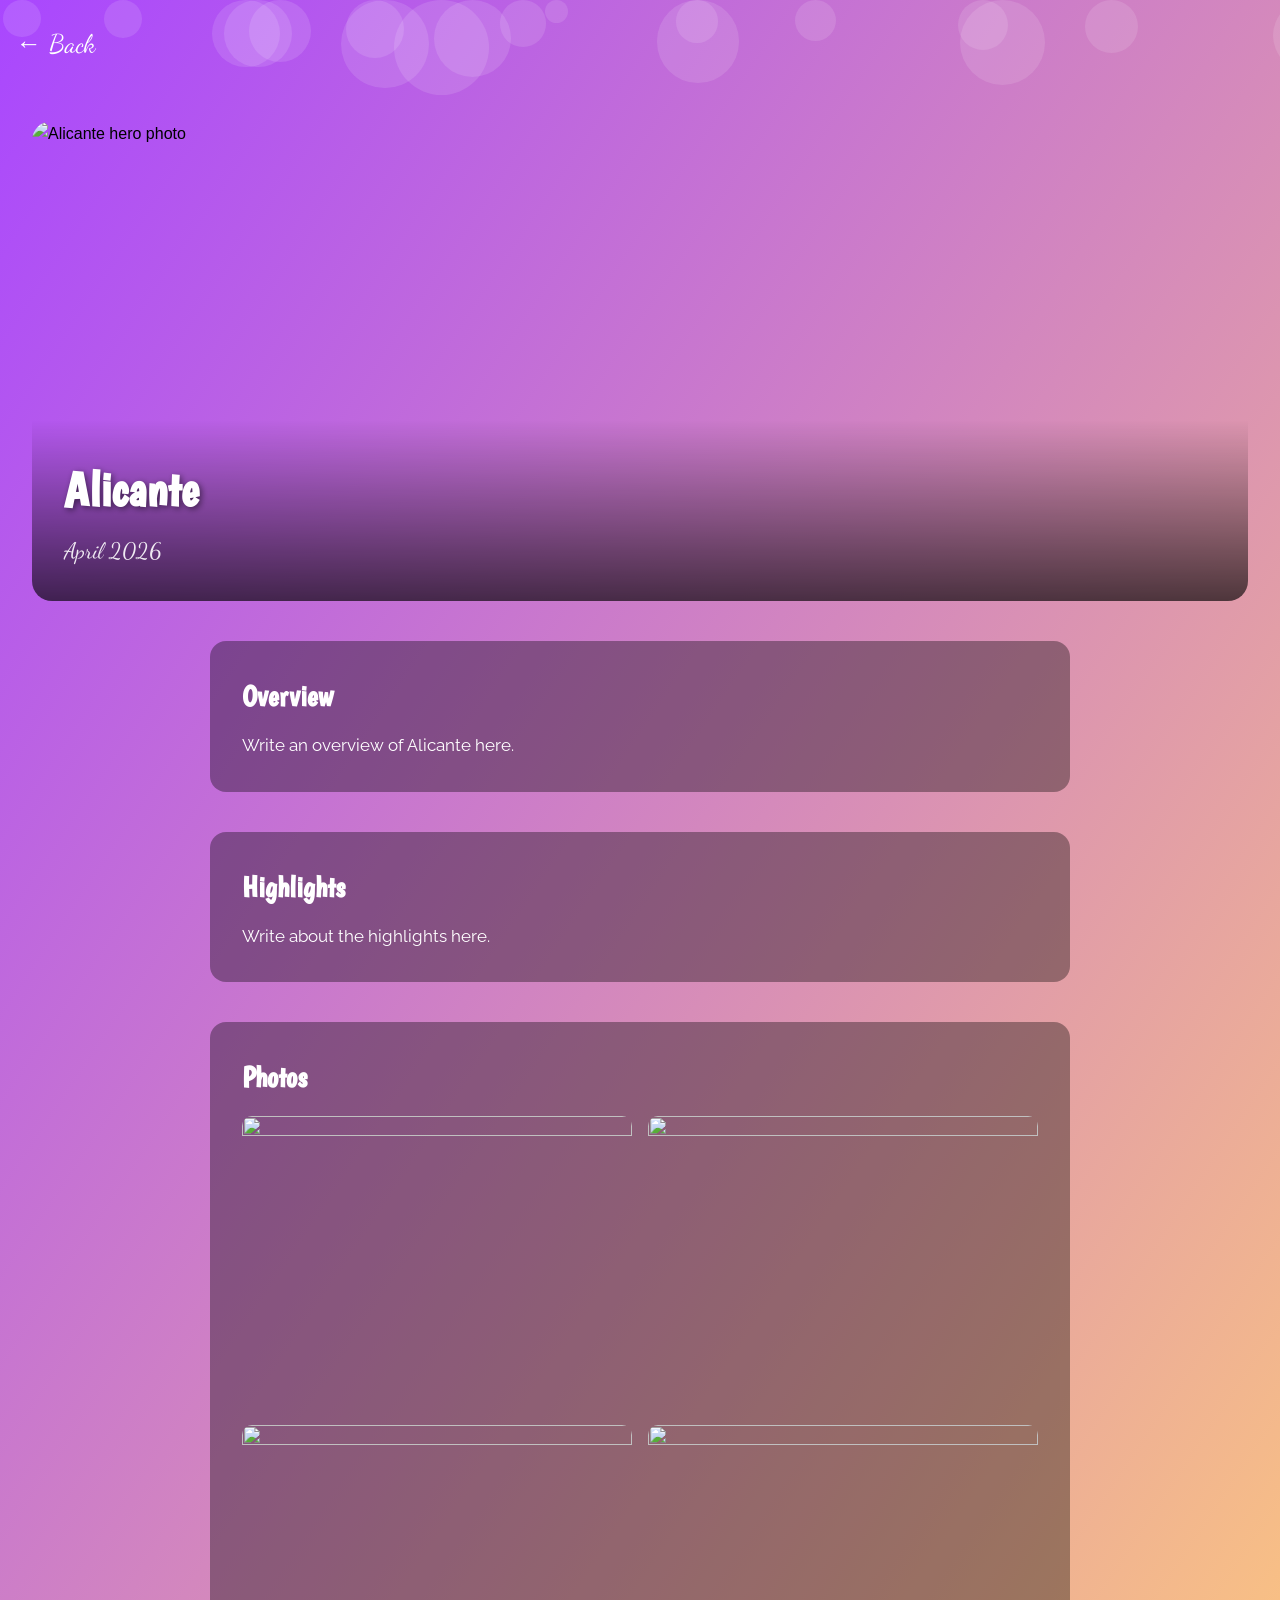
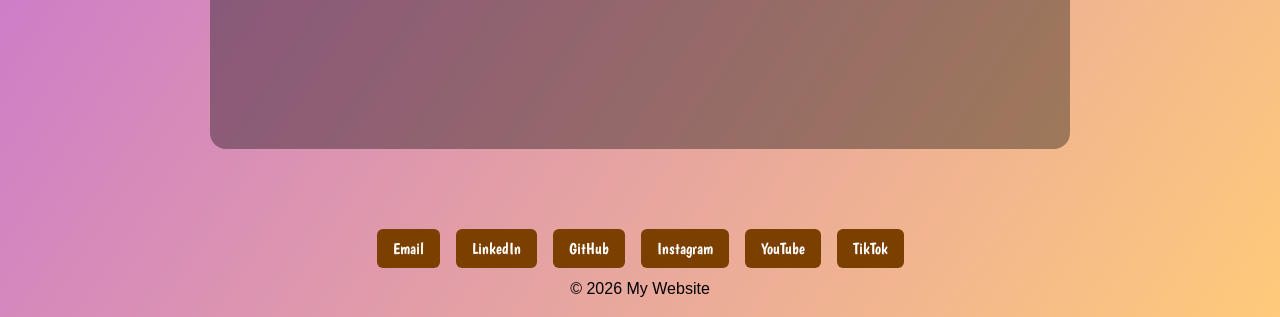
==== alicante.html @ 579a00d9 "finished adding structure for all the content. Now just to write it all and add photos" ====
<!DOCTYPE html>
<html lang="en">
<head>
    <meta charset="UTF-8">
    <meta name="viewport" content="width=device-width, initial-scale=1.0">
    <title>Alicante</title>
    <link rel="stylesheet" href="styles.css">
    <link href="https://fonts.googleapis.com/css2?family=Boogaloo&family=Raleway:wght@400;600&family=Dancing+Script:wght@600&display=swap" rel="stylesheet">
    <link rel="stylesheet" href="trip.css">
</head>
<body>
    <div id="bg-circles"></div>

    <header>
        <nav>
            <a href="index.html?tab=travel-blog" class="back-link">← Back</a>
        </nav>
    </header>

    <main>
        <div class="trip-hero">
            <img src="" alt="Alicante hero photo" class="trip-hero-img">
            <div class="trip-hero-text">
                <h1>Alicante</h1>
                <p class="trip-date">April 2026</p>
            </div>
        </div>

        <div class="trip-body">
            <section class="trip-section">
                <h2>Overview</h2>
                <p>Write an overview of Alicante here.</p>
            </section>

            <section class="trip-section">
                <h2>Highlights</h2>
                <p>Write about the highlights here.</p>
            </section>

            <section class="trip-gallery">
                <h2>Photos</h2>
                <div class="gallery-grid">
                    <img src="" alt="">
                    <img src="" alt="">
                    <img src="" alt="">
                    <img src="" alt="">
                </div>
            </section>
        </div>
    </main>

    <footer>
        <div class="footer-links">
            <a href="mailto:arunsinha0802@gmail.com">Email</a>
            <a href="https://www.linkedin.com/in/arunsinha1" target="_blank" rel="noopener noreferrer">LinkedIn</a>
            <a href="https://github.com/arunsinha0802" target="_blank" rel="noopener noreferrer">GitHub</a>
            <a href="https://www.instagram.com/solosojournstravel" target="_blank" rel="noopener noreferrer">Instagram</a>
            <a href="https://www.youtube.com/@SoloSojournsTravel" target="_blank" rel="noopener noreferrer">YouTube</a>
            <a href="https://www.tiktok.com/@solosojournstravel" target="_blank" rel="noopener noreferrer">TikTok</a>
        </div>
        <p>© 2026 My Website</p>
    </footer>

    <script src="script.js"></script>
</body>
</html>
---- styles.css ----
/* Reset some default styles */
* {
    margin: 0;
    padding: 0;
    box-sizing: border-box;
}

body {
    font-family: Arial, sans-serif;
    line-height: 1.6;
    min-height: 100vh;
    background: linear-gradient(to bottom right, #a947ff, #ffca7a);
}

/* Animations */
@keyframes fadeDown {
    from { opacity: 0; transform: translateY(-16px); }
    to   { opacity: 1; transform: translateY(0); }
}

@keyframes fadeUp {
    from { opacity: 0; transform: translateY(24px); }
    to   { opacity: 1; transform: translateY(0); }
}

@keyframes swipeOutLeft {
    from { transform: translateX(0);     opacity: 1; }
    to   { transform: translateX(-100%); opacity: 0; }
}

@keyframes swipeOutRight {
    from { transform: translateX(0);    opacity: 1; }
    to   { transform: translateX(100%); opacity: 0; }
}

@keyframes swipeInFromRight {
    from { transform: translateX(100%); opacity: 0; }
    to   { transform: translateX(0);    opacity: 1; }
}

@keyframes swipeInFromLeft {
    from { transform: translateX(-100%); opacity: 0; }
    to   { transform: translateX(0);     opacity: 1; }
}

/* Background circles */
#bg-circles {
    position: fixed;
    top: 0;
    left: 0;
    width: 100%;
    height: 100%;
    pointer-events: none;
    z-index: 0;
    overflow: hidden;
}

.bg-circle {
    position: absolute;
    border-radius: 50%;
    background: rgba(255, 255, 255, 0.12);
    animation: floatCircle linear infinite;
}

@keyframes floatCircle {
    0%   { transform: translateY(100vh) scale(0.8); opacity: 0; }
    10%  { opacity: 1; }
    90%  { opacity: 1; }
    100% { transform: translateY(-20vh) scale(1.1); opacity: 0; }
}

/* Header */
header {
    padding: 1rem 0;
    position: relative;
    z-index: 1;
}

nav {
    display: flex;
    align-items: center;
}


nav ul {
    display: flex;
    list-style: none;
    width: 100%;
}

nav ul li {
    flex: 1;
    text-align: center;
    opacity: 0;
    animation: fadeDown 1s ease forwards;
}

nav ul li:nth-child(1) { animation-delay: 0.0s; }
nav ul li:nth-child(2) { animation-delay: 0.1s; }
nav ul li:nth-child(3) { animation-delay: 0.2s; }
nav ul li:nth-child(4) { animation-delay: 0.3s; }

nav a {
    display: block;
    color: #7b3f00;
    text-decoration: none;
    padding: 0.5rem 0;
    font-size: 25px;
    font-family: 'Boogaloo', cursive;
    transition: transform 0.2s ease;
    text-shadow:
        -3px -3px 0 white,
         3px -3px 0 white,
        -3px  3px 0 white,
         3px  3px 0 white,
        -3px  0   0 white,
         3px  0   0 white,
         0   -3px 0 white,
         0    3px 0 white,
        -2px -2px 0 white,
         2px -2px 0 white,
        -2px  2px 0 white,
         2px  2px 0 white;
}

nav a.active {
    font-weight: bold;
    font-size: 30px;
}

nav a:hover {
    transform: scale(1.1);
}

/* Main content */
main {
    padding: 2rem;
    position: relative;
    z-index: 1;
}

.tab-content {
    position: relative;
    overflow: hidden;
}

.tab-panel {
    display: none;
    width: 100%;
}

.tab-panel.active {
    display: block;
}

.tab-panel.fade-up {
    animation: fadeUp 1s ease forwards;
}

.tab-panel.swipe-out-left {
    display: block;
    position: absolute;
    top: 0; left: 0; right: 0;
    animation: swipeOutLeft 0.7s ease forwards;
}

.tab-panel.swipe-out-right {
    display: block;
    position: absolute;
    top: 0; left: 0; right: 0;
    animation: swipeOutRight 0.7s ease forwards;
}

.tab-panel.swipe-in-right {
    animation: swipeInFromRight 0.7s ease forwards !important;
}

.tab-panel.swipe-in-left {
    animation: swipeInFromLeft 0.7s ease forwards !important;
}

/* Home layout */
.home-layout {
    display: flex;
    gap: 2rem;
    align-items: flex-start;
}

.home-layout img {
    flex: 0 0 300px;
    height: 600px;
    object-fit: cover;
    border-radius: 32px;
    margin-left: 20rem;
}

.home-text {
    flex: 0 0 700px;
    max-width: 700px;
    margin-left: 10rem;
}

.tagline {
    text-align: center;
    font-style: italic;
    margin-bottom: 1.25rem;
    color: #555;
    font-size: 14px;
}

.home-text h2 {
    margin-bottom: 1rem;
    font-size: 2rem;
    font-weight: bold;
    text-align: center;
}

.home-text p {
    font-size: 22px;
    margin-bottom: 1rem;
}

/* Travel blog photo */
#tab-travel-blog {
    position: relative;
}

#tab-travel-blog > img {
    display: block;
    width: calc(100% + 2rem);
    margin-left: -2rem;
    -webkit-mask-image: linear-gradient(to right, transparent 20%, black 75%);
    mask-image: linear-gradient(to right, transparent 20%, black 75%);
}

.home-overlay-text {
    position: absolute;
    top: 0;
    left: 0;
    width: 40%;
    padding: 1rem;
}

.home-overlay-text h2 {
    margin-bottom: 0.75rem;
}

.home-overlay-text p {
    margin-bottom: 0.75rem;
}

/* Timeline */
.timeline {
    position: relative;
    padding: 2rem 3rem;
    margin-top: 5rem;
    max-width: 95%;
    margin-left: auto;
    margin-right: auto;
}

.timeline-line {
    position: absolute;
    left: 50%;
    top: 0;
    bottom: 8rem;
    width: 6px;
    background: rgba(255, 255, 255, 0.2);
    transform: translateX(-50%);
}

.timeline-line-fill {
    width: 100%;
    height: 0%;
    background: white;
}

.timeline-entry {
    display: grid;
    grid-template-columns: 1fr 40px 1fr;
    align-items: center;
    gap: 0.5rem;
    margin: 6rem 0;
}

.timeline-node {
    width: 40px;
    height: 40px;
    justify-self: center;
    position: relative;
    z-index: 1;
    display: flex;
    align-items: center;
    justify-content: center;
}

.timeline-node img {
    width: 40px;
    height: auto;
}

.timeline-date {
    color: white;
    font-size: 1rem;
    font-weight: bold;
    font-family: 'Raleway', sans-serif;
}

.timeline-entry.left .timeline-date { text-align: left; }
.timeline-entry.right .timeline-date { text-align: right; }

.timeline-subtext {
    font-size: 0.85rem;
    font-weight: normal;
    margin-top: 0.3rem;
}

.timeline-subtext a {
    color: white;
    text-decoration: underline;
}

.timeline-card {
    position: relative;
    min-height: 150px;
    padding: 2rem;
    background-color: rgba(0, 0, 0, 0.45);
    background-size: cover;
    background-position: center;
    border-radius: 16px;
    text-align: center;
    display: flex;
    align-items: center;
    justify-content: center;
    opacity: 0;
    transition: translate 1.2s ease, opacity 1.2s ease, scale 0.2s ease;
    text-decoration: none;
}

.timeline-entry.left .timeline-card  { translate: -60px 0; }
.timeline-entry.right .timeline-card { translate: 60px 0; }

.timeline-card.visible {
    translate: 0 0;
    opacity: 1;
}

.timeline-card:hover {
    scale: 1.03;
}

.timeline-card h3 {
    color: white;
    font-size: 1.8rem;
}

.timeline-card::before {
    content: '';
    position: absolute;
    inset: 0;
    border-radius: 16px;
    background: rgba(255, 255, 255, 0);
    transition: background 0.3s ease;
}

.timeline-card:hover::before {
    background: rgba(255, 255, 255, 0.15);
}

.timeline-card:hover {
    cursor: pointer;
}

.timeline-entry.left .timeline-card::after {
    content: '';
    position: absolute;
    right: -12px;
    top: 50%;
    transform: translateY(-50%);
    border: 12px solid transparent;
    border-left-color: rgba(0, 0, 0, 0.45);
}

.timeline-entry.right .timeline-card::after {
    content: '';
    position: absolute;
    left: -12px;
    top: 50%;
    transform: translateY(-50%);
    border: 12px solid transparent;
    border-right-color: rgba(0, 0, 0, 0.45);
}

/* Timeline end */
.timeline-end {
    display: flex;
    flex-direction: column;
    align-items: center;
    padding-bottom: 2rem;
    position: relative;
    z-index: 1;
}

.timeline-arrow-down {
    width: 0;
    height: 0;
    border-left: 10px solid transparent;
    border-right: 10px solid transparent;
    border-top: 16px solid white;
}

.timeline-continued {
    color: white;
    font-family: 'Dancing Script', cursive;
    font-size: 1.6rem;
    margin-top: 0.75rem;
}

/* Projects page */
.projects-links {
    margin-top: 1.5rem;
}

.projects-links .contact-links {
    width: auto;
    max-width: 500px;
}

.project-cards {
    display: flex;
    flex-direction: column;
    align-items: center;
    gap: 2rem;
    margin-top: 3rem;
}

.project-card {
    width: 80%;
    min-height: 150px;
    padding: 2rem;
    background-color: rgba(0, 0, 0, 0.45);
    background-size: cover;
    background-position: center;
    border-radius: 16px;
    text-align: center;
    display: flex;
    align-items: center;
    justify-content: center;
    position: relative;
    text-decoration: none;
}

.project-card h3 {
    color: white;
    font-size: 1.8rem;
}

.project-card:hover {
    cursor: pointer;
}

.project-card::before {
    content: '';
    position: absolute;
    inset: 0;
    border-radius: 16px;
    background: rgba(255, 255, 255, 0);
    transition: background 0.3s ease;
}

.project-card:hover::before {
    background: rgba(255, 255, 255, 0.15);
}

/* Contact layout */
.contact-layout {
    display: flex;
    gap: 3rem;
    align-items: stretch;
    margin-top: 1.5rem;
    justify-content: center;
}

/* Contact form */
.contact-form {
    display: flex;
    flex-direction: column;
    gap: 1rem;
    width: 840px;
    background: #d0eaf8;
    padding: 1.5rem;
    border-radius: 16px;
}

.contact-form label {
    display: flex;
    flex-direction: column;
    gap: 0.4rem;
    font-size: 1rem;
    font-weight: bold;
}

.contact-form input,
.contact-form textarea {
    padding: 0.6rem 0.8rem;
    border: 1px solid #ccc;
    border-radius: 6px;
    font-size: 1rem;
    font-family: Arial, sans-serif;
    background: white;
}

.contact-form textarea {
    resize: vertical;
}

.contact-form button {
    align-self: flex-start;
    padding: 0.6rem 1.4rem;
    background: #7b3f00;
    color: white;
    border: none;
    border-radius: 6px;
    font-family: 'Boogaloo', cursive;
    font-size: 1.1rem;
    cursor: pointer;
}

/* CV section */
.cv-preview {
    display: block;
    width: 50%;
    margin-top: 1rem;
    margin-left: auto;
    margin-right: auto;
}

.cv-download {
    display: block;
    margin-top: 1rem;
    margin-left: auto;
    margin-right: auto;
    padding: 0.6rem 1.4rem;
    background: #7b3f00;
    color: white;
    text-decoration: none;
    border-radius: 6px;
    font-family: 'Boogaloo', cursive;
    font-size: 1.1rem;
    width: fit-content;
}

/* Contact links */
.contact-links {
    list-style: none;
    background: #d0eaf8;
    padding: 1.5rem;
    border-radius: 16px;
    width: 840px;
    display: flex;
    flex-direction: column;
    justify-content: space-between;
}

.contact-links li {
    font-size: 1.2rem;
    font-family: 'Raleway', sans-serif;
    color: #3b2a5e;
    padding: 0.6rem 0;
    border-bottom: 1px solid rgba(100, 80, 160, 0.25);
}

.contact-links li:last-child {
    border-bottom: none;
}

.contact-links a {
    color: #7b3f00;
    text-decoration: none;
    font-weight: 600;
}

.contact-links a:hover {
    color: #a855f7;
}

/* Footer */
footer {
    text-align: center;
    padding: 1rem;
    margin-top: 2rem;
    position: relative;
    z-index: 1;
}

.footer-links {
    display: flex;
    justify-content: center;
    gap: 1rem;
    margin-bottom: 0.5rem;
}

.footer-links a {
    padding: 0.4rem 1rem;
    background: #7b3f00;
    color: white;
    text-decoration: none;
    border-radius: 6px;
    font-family: 'Boogaloo', cursive;
    font-size: 1rem;
}
---- trip.css ----
/* Back link */
.back-link {
    color: white;
    text-decoration: none;
    font-family: 'Dancing Script', cursive;
    font-size: 1.6rem;
    padding: 0.5rem 1rem;
    transition: transform 0.2s ease;
    display: inline-block;
    text-shadow: none;
}

.back-link:hover {
    transform: scale(1.1);
}

/* Hero */
.trip-hero {
    position: relative;
    border-radius: 20px;
    overflow: hidden;
    max-height: 480px;
    margin-bottom: 2.5rem;
}

.trip-hero-img {
    width: 100%;
    height: 480px;
    object-fit: cover;
    display: block;
}

.trip-hero-text {
    position: absolute;
    bottom: 0;
    left: 0;
    right: 0;
    padding: 2rem;
    background: linear-gradient(to top, rgba(0,0,0,0.65) 0%, transparent 100%);
    color: white;
}

.trip-hero-text h1 {
    font-family: 'Boogaloo', cursive;
    font-size: 3rem;
    text-shadow: 2px 2px 6px rgba(0,0,0,0.5);
}

.trip-date {
    font-family: 'Dancing Script', cursive;
    font-size: 1.4rem;
    margin-top: 0.3rem;
    opacity: 0.9;
}

/* Trip body */
.trip-body {
    max-width: 860px;
    margin: 0 auto;
    display: flex;
    flex-direction: column;
    gap: 2.5rem;
}

.trip-section {
    background: rgba(0, 0, 0, 0.35);
    border-radius: 16px;
    padding: 2rem;
    color: white;
}

.trip-section h2 {
    font-family: 'Boogaloo', cursive;
    font-size: 1.8rem;
    margin-bottom: 0.75rem;
}

.trip-section p {
    font-family: 'Raleway', sans-serif;
    font-size: 1.05rem;
    line-height: 1.7;
}

/* Gallery */
.trip-gallery {
    background: rgba(0, 0, 0, 0.35);
    border-radius: 16px;
    padding: 2rem;
    color: white;
}

.trip-gallery h2 {
    font-family: 'Boogaloo', cursive;
    font-size: 1.8rem;
    margin-bottom: 1rem;
}

.gallery-grid {
    display: grid;
    grid-template-columns: repeat(2, 1fr);
    gap: 1rem;
}

.gallery-grid img {
    width: 100%;
    aspect-ratio: 4 / 3;
    object-fit: cover;
    border-radius: 10px;
}
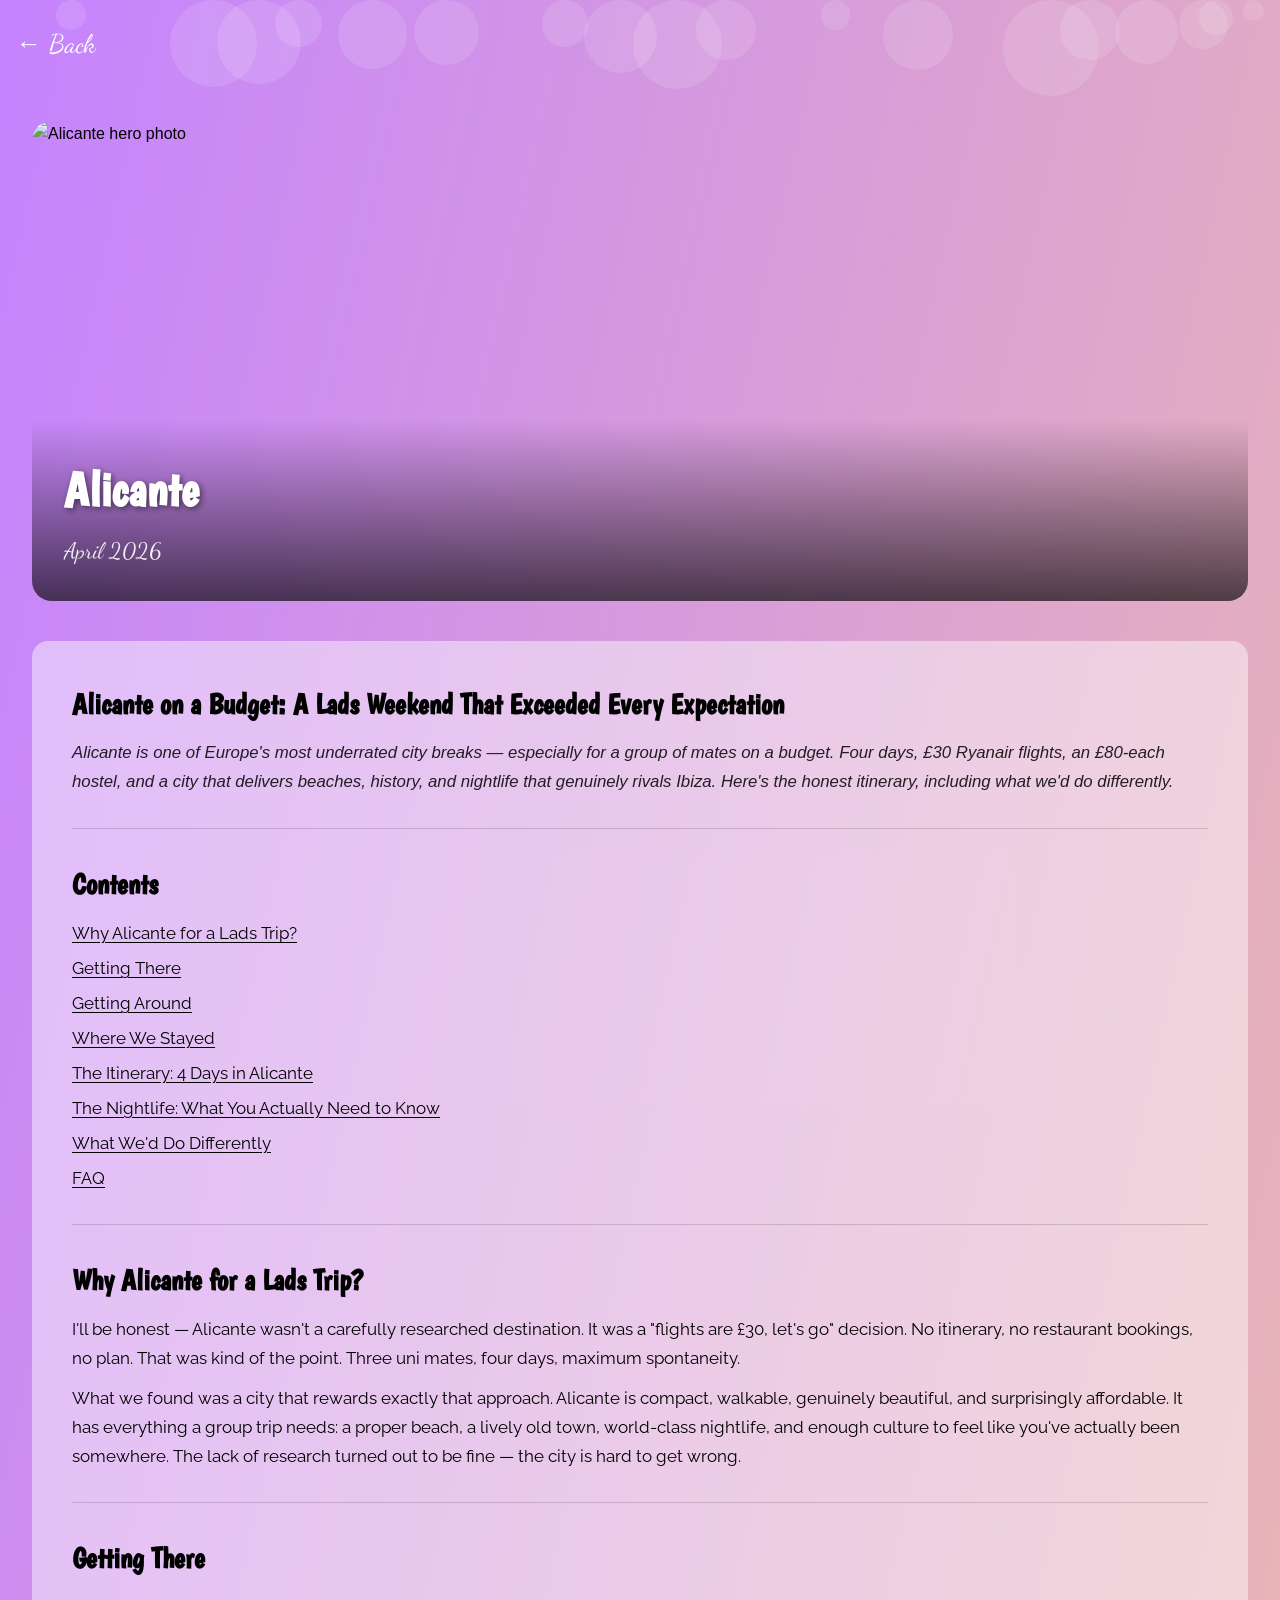
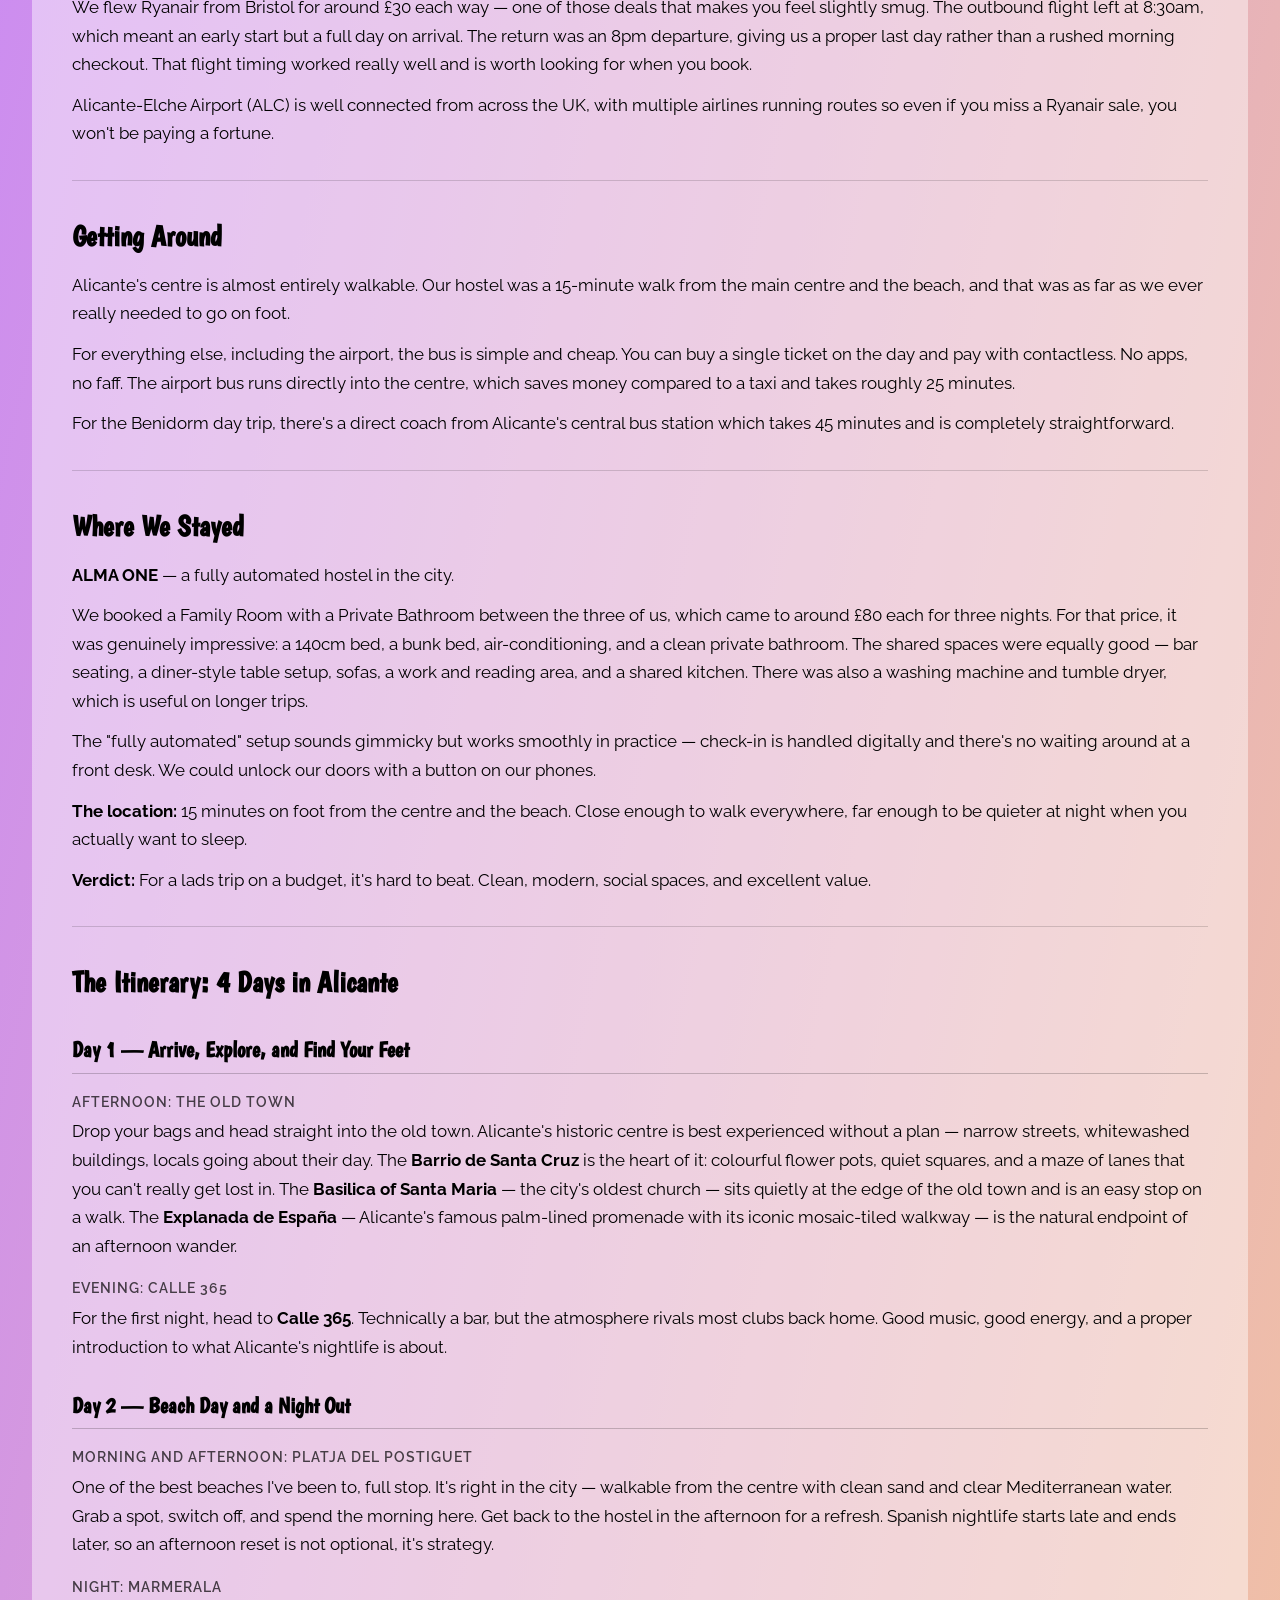
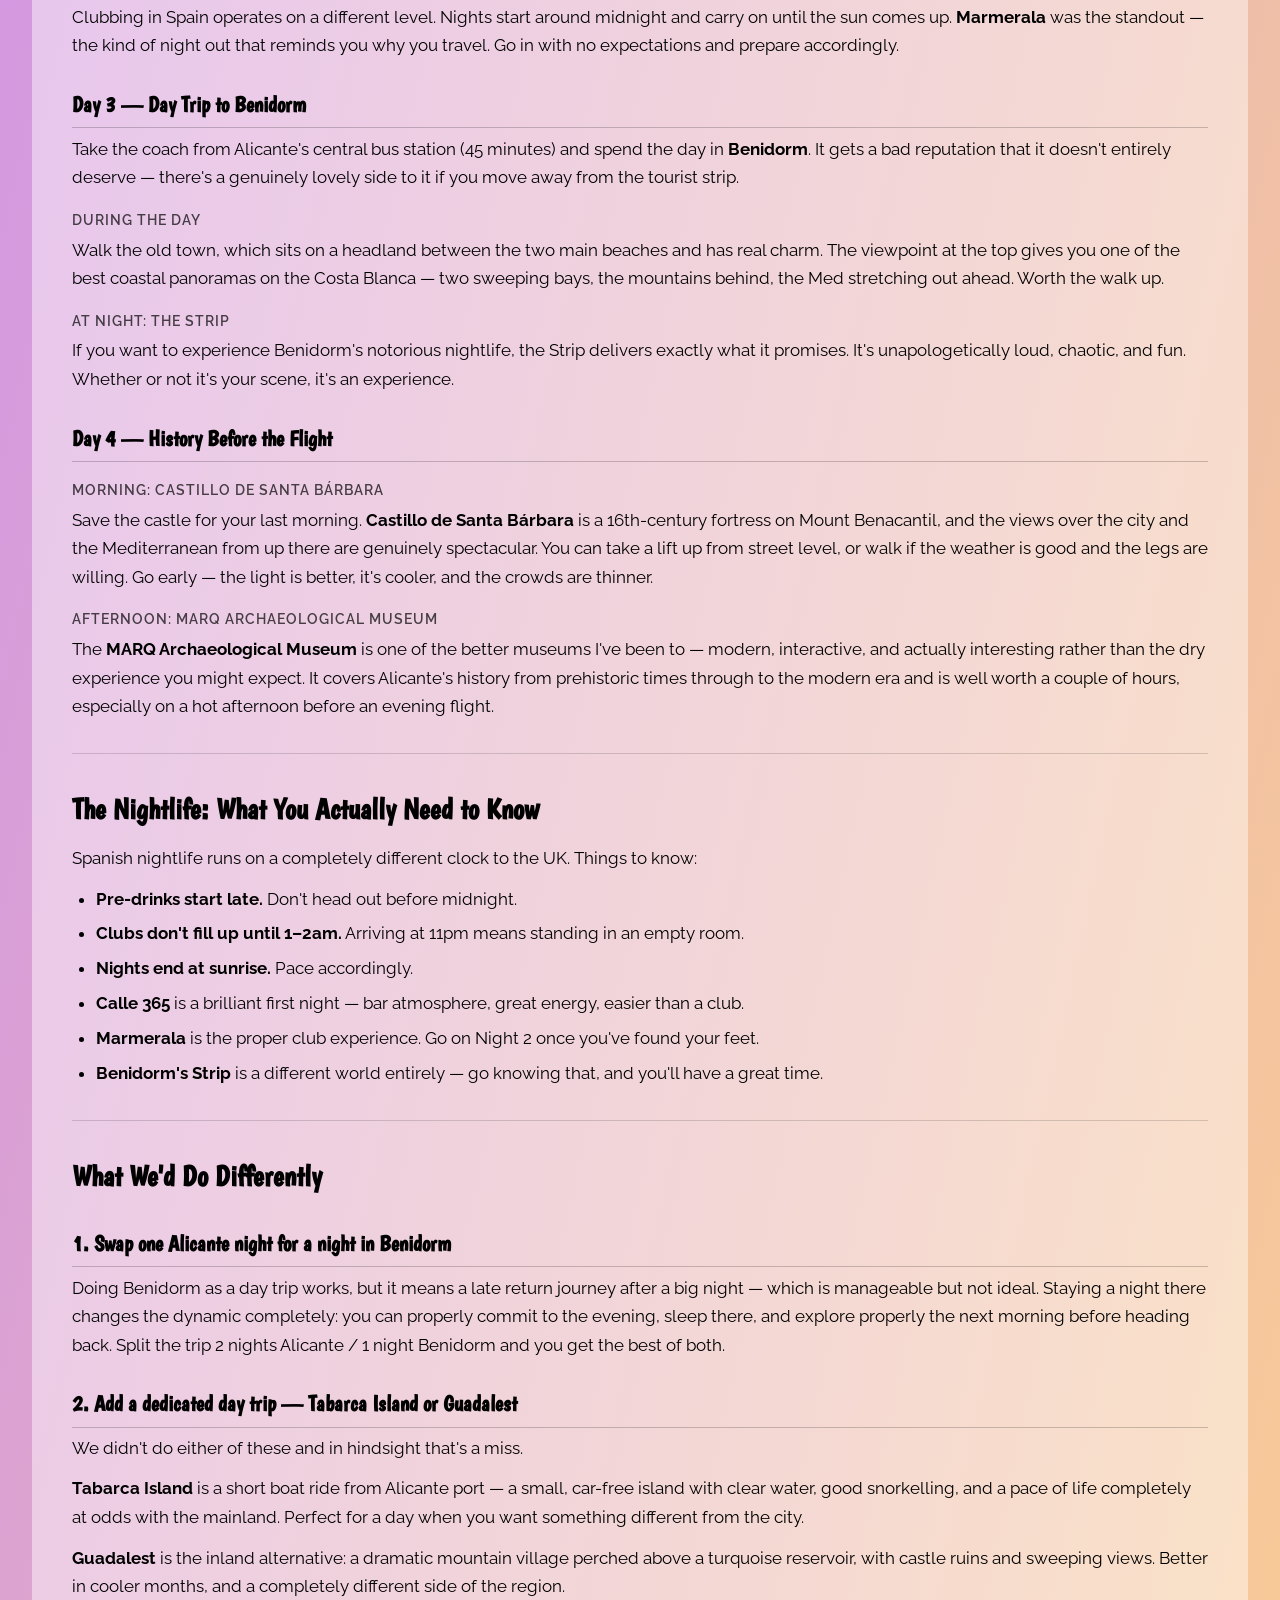
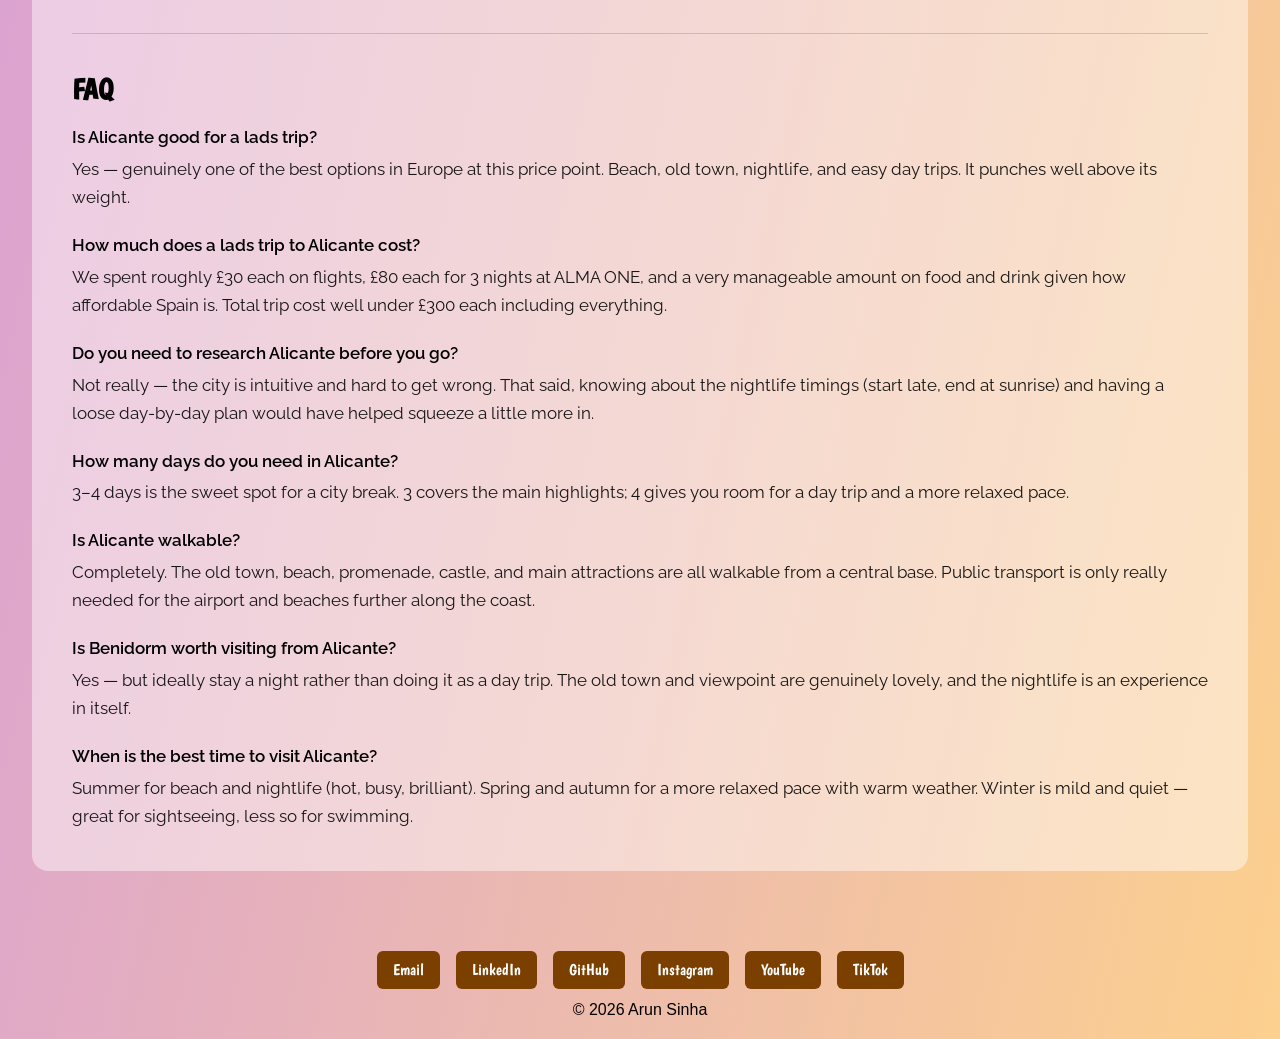
==== commit 78168c88: "almost ready to go live! only one holiday for now thouogh" ====
--- a/alicante.html
+++ b/alicante.html
@@ -26,26 +26,143 @@
             </div>
         </div>
 
-        <div class="trip-body">
-            <section class="trip-section">
-                <h2>Overview</h2>
-                <p>Write an overview of Alicante here.</p>
-            </section>
+        <div>
 
-            <section class="trip-section">
-                <h2>Highlights</h2>
-                <p>Write about the highlights here.</p>
-            </section>
+            <div class="trip-article">
 
-            <section class="trip-gallery">
-                <h2>Photos</h2>
-                <div class="gallery-grid">
-                    <img src="" alt="">
-                    <img src="" alt="">
-                    <img src="" alt="">
-                    <img src="" alt="">
-                </div>
-            </section>
+                <h2>Alicante on a Budget: A Lads Weekend That Exceeded Every Expectation</h2>
+                <p class="trip-tagline">Alicante is one of Europe's most underrated city breaks — especially for a group of mates on a budget. Four days, £30 Ryanair flights, an £80-each hostel, and a city that delivers beaches, history, and nightlife that genuinely rivals Ibiza. Here's the honest itinerary, including what we'd do differently.</p>
+
+                <hr class="trip-divider">
+
+                <h2>Contents</h2>
+                <ul class="trip-toc">
+                    <li><a href="#why-alicante">Why Alicante for a Lads Trip?</a></li>
+                    <li><a href="#getting-there">Getting There</a></li>
+                    <li><a href="#getting-around">Getting Around</a></li>
+                    <li><a href="#where-we-stayed">Where We Stayed</a></li>
+                    <li><a href="#itinerary">The Itinerary: 4 Days in Alicante</a></li>
+                    <li><a href="#nightlife">The Nightlife: What You Actually Need to Know</a></li>
+                    <li><a href="#differently">What We'd Do Differently</a></li>
+                    <li><a href="#faq">FAQ</a></li>
+                </ul>
+
+                <hr class="trip-divider">
+
+                <h2 id="why-alicante">Why Alicante for a Lads Trip?</h2>
+                <p>I'll be honest — Alicante wasn't a carefully researched destination. It was a "flights are £30, let's go" decision. No itinerary, no restaurant bookings, no plan. That was kind of the point. Three uni mates, four days, maximum spontaneity.</p>
+                <p>What we found was a city that rewards exactly that approach. Alicante is compact, walkable, genuinely beautiful, and surprisingly affordable. It has everything a group trip needs: a proper beach, a lively old town, world-class nightlife, and enough culture to feel like you've actually been somewhere. The lack of research turned out to be fine — the city is hard to get wrong.</p>
+
+                <hr class="trip-divider">
+
+                <h2 id="getting-there">Getting There</h2>
+                <p>We flew Ryanair from Bristol for around £30 each way — one of those deals that makes you feel slightly smug. The outbound flight left at 8:30am, which meant an early start but a full day on arrival. The return was an 8pm departure, giving us a proper last day rather than a rushed morning checkout. That flight timing worked really well and is worth looking for when you book.</p>
+                <p>Alicante-Elche Airport (ALC) is well connected from across the UK, with multiple airlines running routes so even if you miss a Ryanair sale, you won't be paying a fortune.</p>
+
+                <hr class="trip-divider">
+
+                <h2 id="getting-around">Getting Around</h2>
+                <p>Alicante's centre is almost entirely walkable. Our hostel was a 15-minute walk from the main centre and the beach, and that was as far as we ever really needed to go on foot.</p>
+                <p>For everything else, including the airport, the bus is simple and cheap. You can buy a single ticket on the day and pay with contactless. No apps, no faff. The airport bus runs directly into the centre, which saves money compared to a taxi and takes roughly 25 minutes.</p>
+                <p>For the Benidorm day trip, there's a direct coach from Alicante's central bus station which takes 45 minutes and is completely straightforward.</p>
+
+                <hr class="trip-divider">
+
+                <h2 id="where-we-stayed">Where We Stayed</h2>
+                <p><strong>ALMA ONE</strong> — a fully automated hostel in the city.</p>
+                <p>We booked a Family Room with a Private Bathroom between the three of us, which came to around £80 each for three nights. For that price, it was genuinely impressive: a 140cm bed, a bunk bed, air-conditioning, and a clean private bathroom. The shared spaces were equally good — bar seating, a diner-style table setup, sofas, a work and reading area, and a shared kitchen. There was also a washing machine and tumble dryer, which is useful on longer trips.</p>
+                <p>The "fully automated" setup sounds gimmicky but works smoothly in practice — check-in is handled digitally and there's no waiting around at a front desk. We could unlock our doors with a button on our phones.</p>
+                <p><strong>The location:</strong> 15 minutes on foot from the centre and the beach. Close enough to walk everywhere, far enough to be quieter at night when you actually want to sleep.</p>
+                <p><strong>Verdict:</strong> For a lads trip on a budget, it's hard to beat. Clean, modern, social spaces, and excellent value.</p>
+
+                <hr class="trip-divider">
+
+                <h2 id="itinerary">The Itinerary: 4 Days in Alicante</h2>
+
+                <h3>Day 1 — Arrive, Explore, and Find Your Feet</h3>
+                <h4>Afternoon: The Old Town</h4>
+                <p>Drop your bags and head straight into the old town. Alicante's historic centre is best experienced without a plan — narrow streets, whitewashed buildings, locals going about their day. The <strong>Barrio de Santa Cruz</strong> is the heart of it: colourful flower pots, quiet squares, and a maze of lanes that you can't really get lost in. The <strong>Basilica of Santa Maria</strong> — the city's oldest church — sits quietly at the edge of the old town and is an easy stop on a walk. The <strong>Explanada de España</strong> — Alicante's famous palm-lined promenade with its iconic mosaic-tiled walkway — is the natural endpoint of an afternoon wander.</p>
+                <h4>Evening: Calle 365</h4>
+                <p>For the first night, head to <strong>Calle 365</strong>. Technically a bar, but the atmosphere rivals most clubs back home. Good music, good energy, and a proper introduction to what Alicante's nightlife is about.</p>
+
+                <h3>Day 2 — Beach Day and a Night Out</h3>
+                <h4>Morning and Afternoon: Platja del Postiguet</h4>
+                <p>One of the best beaches I've been to, full stop. It's right in the city — walkable from the centre with clean sand and clear Mediterranean water. Grab a spot, switch off, and spend the morning here. Get back to the hostel in the afternoon for a refresh. Spanish nightlife starts late and ends later, so an afternoon reset is not optional, it's strategy.</p>
+                <h4>Night: Marmerala</h4>
+                <p>Clubbing in Spain operates on a different level. Nights start around midnight and carry on until the sun comes up. <strong>Marmerala</strong> was the standout — the kind of night out that reminds you why you travel. Go in with no expectations and prepare accordingly.</p>
+
+                <h3>Day 3 — Day Trip to Benidorm</h3>
+                <p>Take the coach from Alicante's central bus station (45 minutes) and spend the day in <strong>Benidorm</strong>. It gets a bad reputation that it doesn't entirely deserve — there's a genuinely lovely side to it if you move away from the tourist strip.</p>
+                <h4>During the day</h4>
+                <p>Walk the old town, which sits on a headland between the two main beaches and has real charm. The viewpoint at the top gives you one of the best coastal panoramas on the Costa Blanca — two sweeping bays, the mountains behind, the Med stretching out ahead. Worth the walk up.</p>
+                <h4>At night: The Strip</h4>
+                <p>If you want to experience Benidorm's notorious nightlife, the Strip delivers exactly what it promises. It's unapologetically loud, chaotic, and fun. Whether or not it's your scene, it's an experience.</p>
+
+                <h3>Day 4 — History Before the Flight</h3>
+                <h4>Morning: Castillo de Santa Bárbara</h4>
+                <p>Save the castle for your last morning. <strong>Castillo de Santa Bárbara</strong> is a 16th-century fortress on Mount Benacantil, and the views over the city and the Mediterranean from up there are genuinely spectacular. You can take a lift up from street level, or walk if the weather is good and the legs are willing. Go early — the light is better, it's cooler, and the crowds are thinner.</p>
+                <h4>Afternoon: MARQ Archaeological Museum</h4>
+                <p>The <strong>MARQ Archaeological Museum</strong> is one of the better museums I've been to — modern, interactive, and actually interesting rather than the dry experience you might expect. It covers Alicante's history from prehistoric times through to the modern era and is well worth a couple of hours, especially on a hot afternoon before an evening flight.</p>
+
+                <hr class="trip-divider">
+
+                <h2 id="nightlife">The Nightlife: What You Actually Need to Know</h2>
+                <p>Spanish nightlife runs on a completely different clock to the UK. Things to know:</p>
+                <ul>
+                    <li><strong>Pre-drinks start late.</strong> Don't head out before midnight.</li>
+                    <li><strong>Clubs don't fill up until 1–2am.</strong> Arriving at 11pm means standing in an empty room.</li>
+                    <li><strong>Nights end at sunrise.</strong> Pace accordingly.</li>
+                    <li><strong>Calle 365</strong> is a brilliant first night — bar atmosphere, great energy, easier than a club.</li>
+                    <li><strong>Marmerala</strong> is the proper club experience. Go on Night 2 once you've found your feet.</li>
+                    <li><strong>Benidorm's Strip</strong> is a different world entirely — go knowing that, and you'll have a great time.</li>
+                </ul>
+
+                <hr class="trip-divider">
+
+                <h2 id="differently">What We'd Do Differently</h2>
+                <h3>1. Swap one Alicante night for a night in Benidorm</h3>
+                <p>Doing Benidorm as a day trip works, but it means a late return journey after a big night — which is manageable but not ideal. Staying a night there changes the dynamic completely: you can properly commit to the evening, sleep there, and explore properly the next morning before heading back. Split the trip 2 nights Alicante / 1 night Benidorm and you get the best of both.</p>
+                <h3>2. Add a dedicated day trip — Tabarca Island or Guadalest</h3>
+                <p>We didn't do either of these and in hindsight that's a miss.</p>
+                <p><strong>Tabarca Island</strong> is a short boat ride from Alicante port — a small, car-free island with clear water, good snorkelling, and a pace of life completely at odds with the mainland. Perfect for a day when you want something different from the city.</p>
+                <p><strong>Guadalest</strong> is the inland alternative: a dramatic mountain village perched above a turquoise reservoir, with castle ruins and sweeping views. Better in cooler months, and a completely different side of the region.</p>
+
+                <hr class="trip-divider">
+
+                <h2 id="faq">FAQ</h2>
+                <dl class="trip-faq">
+                    <div class="faq-item">
+                        <dt>Is Alicante good for a lads trip?</dt>
+                        <dd>Yes — genuinely one of the best options in Europe at this price point. Beach, old town, nightlife, and easy day trips. It punches well above its weight.</dd>
+                    </div>
+                    <div class="faq-item">
+                        <dt>How much does a lads trip to Alicante cost?</dt>
+                        <dd>We spent roughly £30 each on flights, £80 each for 3 nights at ALMA ONE, and a very manageable amount on food and drink given how affordable Spain is. Total trip cost well under £300 each including everything.</dd>
+                    </div>
+                    <div class="faq-item">
+                        <dt>Do you need to research Alicante before you go?</dt>
+                        <dd>Not really — the city is intuitive and hard to get wrong. That said, knowing about the nightlife timings (start late, end at sunrise) and having a loose day-by-day plan would have helped squeeze a little more in.</dd>
+                    </div>
+                    <div class="faq-item">
+                        <dt>How many days do you need in Alicante?</dt>
+                        <dd>3–4 days is the sweet spot for a city break. 3 covers the main highlights; 4 gives you room for a day trip and a more relaxed pace.</dd>
+                    </div>
+                    <div class="faq-item">
+                        <dt>Is Alicante walkable?</dt>
+                        <dd>Completely. The old town, beach, promenade, castle, and main attractions are all walkable from a central base. Public transport is only really needed for the airport and beaches further along the coast.</dd>
+                    </div>
+                    <div class="faq-item">
+                        <dt>Is Benidorm worth visiting from Alicante?</dt>
+                        <dd>Yes — but ideally stay a night rather than doing it as a day trip. The old town and viewpoint are genuinely lovely, and the nightlife is an experience in itself.</dd>
+                    </div>
+                    <div class="faq-item">
+                        <dt>When is the best time to visit Alicante?</dt>
+                        <dd>Summer for beach and nightlife (hot, busy, brilliant). Spring and autumn for a more relaxed pace with warm weather. Winter is mild and quiet — great for sightseeing, less so for swimming.</dd>
+                    </div>
+                </dl>
+
+            </div>
+
         </div>
     </main>
 
@@ -58,7 +175,7 @@
             <a href="https://www.youtube.com/@SoloSojournsTravel" target="_blank" rel="noopener noreferrer">YouTube</a>
             <a href="https://www.tiktok.com/@solosojournstravel" target="_blank" rel="noopener noreferrer">TikTok</a>
         </div>
-        <p>© 2026 My Website</p>
+        <p>© 2026 Arun Sinha</p>
     </footer>
 
     <script src="script.js"></script>
--- a/styles.css
+++ b/styles.css
@@ -5,11 +5,15 @@
     box-sizing: border-box;
 }
 
+html {
+    overflow-x: clip;
+}
+
 body {
     font-family: Arial, sans-serif;
     line-height: 1.6;
     min-height: 100vh;
-    background: linear-gradient(to bottom right, #a947ff, #ffca7a);
+    background: linear-gradient(to bottom right, #c583ff, #fcd08e);
 }
 
 /* Animations */
@@ -69,11 +73,82 @@
     100% { transform: translateY(-20vh) scale(1.1); opacity: 0; }
 }
 
+/* Hamburger menu */
+#hamburger-menu {
+    position: fixed;
+    top: 1rem;
+    left: 1rem;
+    z-index: 200;
+    transform: translateX(calc(-100% - 1rem));
+    pointer-events: none;
+    transition: transform 0.35s ease;
+}
+
+#hamburger-menu.visible {
+    transform: translateX(0);
+    pointer-events: all;
+}
+
+#hamburger-btn {
+    width: 44px;
+    height: 44px;
+    background: #7b3f00;
+    border: none;
+    border-radius: 8px;
+    cursor: pointer;
+    display: flex;
+    flex-direction: column;
+    justify-content: center;
+    align-items: center;
+    gap: 5px;
+    padding: 8px;
+}
+
+#hamburger-btn span {
+    display: block;
+    width: 22px;
+    height: 2px;
+    background: white;
+    border-radius: 2px;
+    transition: transform 0.3s ease, opacity 0.3s ease;
+}
+
+#hamburger-btn.open span:nth-child(1) { transform: translateY(7px) rotate(45deg); }
+#hamburger-btn.open span:nth-child(2) { opacity: 0; }
+#hamburger-btn.open span:nth-child(3) { transform: translateY(-7px) rotate(-45deg); }
+
+#hamburger-dropdown {
+    list-style: none;
+    background: #7b3f00;
+    border-radius: 8px;
+    margin-top: 0.4rem;
+    overflow: hidden;
+    max-height: 0;
+    transition: max-height 0.35s ease;
+}
+
+#hamburger-dropdown.open {
+    max-height: 300px;
+}
+
+#hamburger-dropdown li a {
+    display: block;
+    padding: 0.6rem 1.2rem;
+    color: white;
+    text-decoration: none;
+    font-family: 'Boogaloo', cursive;
+    font-size: 1.1rem;
+    transition: background 0.2s ease;
+}
+
+#hamburger-dropdown li a:hover,
+#hamburger-dropdown li a.active {
+    background: rgba(255, 255, 255, 0.15);
+}
+
 /* Header */
 header {
     padding: 1rem 0;
-    position: relative;
-    z-index: 1;
 }
 
 nav {
@@ -93,12 +168,14 @@
     text-align: center;
     opacity: 0;
     animation: fadeDown 1s ease forwards;
-}
-
-nav ul li:nth-child(1) { animation-delay: 0.0s; }
-nav ul li:nth-child(2) { animation-delay: 0.1s; }
-nav ul li:nth-child(3) { animation-delay: 0.2s; }
-nav ul li:nth-child(4) { animation-delay: 0.3s; }
+    transition: opacity 0.35s ease, transform 0.35s ease;
+}
+
+/* unmerge delays: left-to-right (1→2→3→4) */
+nav ul li:nth-child(1) { animation-delay: 0.0s; transition-delay: 0s; }
+nav ul li:nth-child(2) { animation-delay: 0.1s;  transition-delay: 0.08s; }
+nav ul li:nth-child(3) { animation-delay: 0.2s;  transition-delay: 0.16s; }
+nav ul li:nth-child(4) { animation-delay: 0.3s;  transition-delay: 0.24s; }
 
 nav a {
     display: block;
@@ -184,6 +261,7 @@
     display: flex;
     gap: 2rem;
     align-items: flex-start;
+    justify-content: center;
 }
 
 .home-layout img {
@@ -191,13 +269,11 @@
     height: 600px;
     object-fit: cover;
     border-radius: 32px;
-    margin-left: 20rem;
 }
 
 .home-text {
     flex: 0 0 700px;
     max-width: 700px;
-    margin-left: 10rem;
 }
 
 .tagline {
@@ -242,11 +318,14 @@
 }
 
 .home-overlay-text h2 {
+    font-family: 'Dancing Script', cursive;
+    font-size: 35px;
     margin-bottom: 0.75rem;
 }
 
 .home-overlay-text p {
-    margin-bottom: 0.75rem;
+    margin-bottom: 1rem;
+    font-size: 24px
 }
 
 /* Timeline */
@@ -301,7 +380,8 @@
 
 .timeline-date {
     color: white;
-    font-size: 1rem;
+    font-size: 2rem;
+    padding: 2rem;
     font-weight: bold;
     font-family: 'Raleway', sans-serif;
 }
@@ -371,6 +451,29 @@
     cursor: pointer;
 }
 
+.timeline-card.coming-soon,
+.project-card.coming-soon {
+    filter: grayscale(0.75) brightness(0.7);
+    overflow: hidden;
+}
+
+.coming-soon-banner {
+    position: absolute;
+    top: 22px;
+    right: -32px;
+    width: 130px;
+    background: #cc0000;
+    color: white;
+    text-align: center;
+    font-family: 'Boogaloo', cursive;
+    font-size: 0.85rem;
+    letter-spacing: 0.05em;
+    padding: 0.3rem 0;
+    transform: rotate(45deg);
+    pointer-events: none;
+    z-index: 2;
+}
+
 .timeline-entry.left .timeline-card::after {
     content: '';
     position: absolute;
@@ -524,6 +627,16 @@
     font-family: 'Boogaloo', cursive;
     font-size: 1.1rem;
     cursor: pointer;
+    transition: background 0.2s ease, outline-offset 0.1s ease;
+}
+
+.contact-form button:hover {
+    background: #5a2d00;
+}
+
+.contact-form button:focus-visible {
+    outline: 3px solid #a855f7;
+    outline-offset: 3px;
 }
 
 /* CV section */
@@ -548,6 +661,16 @@
     font-family: 'Boogaloo', cursive;
     font-size: 1.1rem;
     width: fit-content;
+    transition: background 0.2s ease;
+}
+
+.cv-download:hover {
+    background: #5a2d00;
+}
+
+.cv-download:focus-visible {
+    outline: 3px solid #a855f7;
+    outline-offset: 3px;
 }
 
 /* Contact links */
@@ -608,4 +731,90 @@
     border-radius: 6px;
     font-family: 'Boogaloo', cursive;
     font-size: 1rem;
+    transition: background 0.2s ease;
+}
+
+.footer-links a:hover {
+    background: #5a2d00;
+}
+
+.footer-links a:focus-visible {
+    outline: 3px solid #a855f7;
+    outline-offset: 3px;
+}
+
+/* ── Responsive ── */
+
+/* Small-medium: typical laptops (1366px etc.) */
+@media (max-width: 1200px) {
+    .home-text {
+        flex: 1 1 auto;
+        max-width: 100%;
+    }
+    .contact-form,
+    .contact-links {
+        width: auto;
+        flex: 1 1 0;
+        min-width: 0;
+    }
+}
+
+/* Tablet / small laptop */
+@media (max-width: 900px) {
+    .home-layout {
+        flex-direction: column;
+        align-items: center;
+    }
+    .home-layout img {
+        flex: none;
+        width: 220px;
+        height: 380px;
+        margin-left: 0;
+    }
+    .home-text {
+        flex: none;
+        max-width: 100%;
+        margin-left: 0;
+    }
+    .contact-layout {
+        flex-direction: column;
+    }
+    .contact-form,
+    .contact-links {
+        width: 100%;
+    }
+    nav a { font-size: 18px; }
+    nav a.active { font-size: 22px; }
+    .home-overlay-text p { font-size: 16px; }
+    .timeline-date {
+        font-size: 1.3rem;
+        padding: 0.75rem;
+    }
+}
+
+/* Mobile */
+@media (max-width: 600px) {
+    main { padding: 1rem; }
+    nav a { font-size: 12px; padding: 0.3rem 0; }
+    nav a.active { font-size: 15px; }
+    .home-overlay-text {
+        width: 60%;
+        padding: 0.5rem;
+    }
+    .home-overlay-text h2 { font-size: 20px; }
+    .home-overlay-text p {
+        font-size: 11px;
+        margin-bottom: 0.5rem;
+    }
+    .timeline { padding: 1rem; }
+    .timeline-entry { grid-template-columns: 1fr 28px 1fr; }
+    .timeline-date {
+        font-size: 0.85rem;
+        padding: 0.3rem;
+    }
+    .cv-preview { width: 90%; }
+    .footer-links {
+        flex-wrap: wrap;
+        gap: 0.5rem;
+    }
 }
--- a/trip.css
+++ b/trip.css
@@ -53,6 +53,110 @@
     opacity: 0.9;
 }
 
+/* Single-box article layout */
+.trip-article {
+    background: rgba(255, 255, 255, 0.45);
+    border-radius: 16px;
+    padding: 2.5rem;
+    color: black;
+}
+
+.trip-article h2 {
+    font-family: 'Boogaloo', cursive;
+    font-size: 1.8rem;
+    margin-bottom: 0.75rem;
+}
+
+.trip-article h3 {
+    font-family: 'Boogaloo', cursive;
+    font-size: 1.35rem;
+    margin-top: 1.75rem;
+    margin-bottom: 0.4rem;
+    padding-bottom: 0.3rem;
+    border-bottom: 1px solid rgba(0, 0, 0, 0.2);
+}
+
+.trip-article h4 {
+    font-family: 'Raleway', sans-serif;
+    font-weight: 600;
+    font-size: 0.9rem;
+    text-transform: uppercase;
+    letter-spacing: 0.07em;
+    opacity: 0.7;
+    margin-top: 1rem;
+    margin-bottom: 0.3rem;
+}
+
+.trip-article p {
+    font-family: 'Raleway', sans-serif;
+    font-size: 1.05rem;
+    line-height: 1.7;
+}
+
+.trip-article p + p {
+    margin-top: 0.75rem;
+}
+
+.trip-article .trip-tagline {
+    font-style: italic;
+    opacity: 0.85;
+}
+
+.trip-article ul {
+    font-family: 'Raleway', sans-serif;
+    font-size: 1.05rem;
+    line-height: 1.7;
+    padding-left: 1.5rem;
+    display: flex;
+    flex-direction: column;
+    gap: 0.4rem;
+    margin-top: 0.75rem;
+}
+
+.trip-article .trip-toc {
+    list-style: none;
+    padding-left: 0;
+}
+
+.trip-article .trip-toc li a {
+    color: black;
+    font-family: 'Raleway', sans-serif;
+    font-size: 1.05rem;
+    text-decoration: underline;
+    text-underline-offset: 3px;
+}
+
+.trip-article .trip-toc li a:hover {
+    color: #444;
+}
+
+.trip-article .trip-faq {
+    display: flex;
+    flex-direction: column;
+    gap: 1.25rem;
+}
+
+.trip-article .faq-item dt {
+    font-family: 'Raleway', sans-serif;
+    font-weight: 600;
+    font-size: 1.05rem;
+    margin-bottom: 0.25rem;
+}
+
+.trip-article .faq-item dd {
+    font-family: 'Raleway', sans-serif;
+    font-size: 1.05rem;
+    line-height: 1.7;
+    opacity: 0.9;
+    margin-left: 0;
+}
+
+.trip-divider {
+    border: none;
+    border-top: 1px solid rgba(0, 0, 0, 0.15);
+    margin: 2rem 0;
+}
+
 /* Trip body */
 .trip-body {
     max-width: 860px;
@@ -79,6 +183,86 @@
     font-family: 'Raleway', sans-serif;
     font-size: 1.05rem;
     line-height: 1.7;
+}
+
+.trip-section p + p {
+    margin-top: 0.75rem;
+}
+
+.trip-tagline {
+    font-style: italic;
+    opacity: 0.85;
+}
+
+.trip-section h3 {
+    font-family: 'Boogaloo', cursive;
+    font-size: 1.35rem;
+    margin-top: 1.75rem;
+    margin-bottom: 0.4rem;
+    padding-bottom: 0.3rem;
+    border-bottom: 1px solid rgba(255, 255, 255, 0.2);
+}
+
+.trip-section h4 {
+    font-family: 'Raleway', sans-serif;
+    font-weight: 600;
+    font-size: 0.9rem;
+    text-transform: uppercase;
+    letter-spacing: 0.07em;
+    opacity: 0.7;
+    margin-top: 1rem;
+    margin-bottom: 0.3rem;
+}
+
+.trip-section ul {
+    font-family: 'Raleway', sans-serif;
+    font-size: 1.05rem;
+    line-height: 1.7;
+    padding-left: 1.5rem;
+    display: flex;
+    flex-direction: column;
+    gap: 0.4rem;
+    margin-top: 0.75rem;
+}
+
+/* TOC */
+.trip-toc {
+    list-style: none;
+    padding-left: 0;
+}
+
+.trip-toc li a {
+    color: rgba(255, 255, 255, 0.85);
+    font-family: 'Raleway', sans-serif;
+    font-size: 1.05rem;
+    text-decoration: underline;
+    text-underline-offset: 3px;
+}
+
+.trip-toc li a:hover {
+    color: white;
+}
+
+/* FAQ */
+.trip-faq {
+    display: flex;
+    flex-direction: column;
+    gap: 1.25rem;
+}
+
+.faq-item dt {
+    font-family: 'Raleway', sans-serif;
+    font-weight: 600;
+    font-size: 1.05rem;
+    margin-bottom: 0.25rem;
+}
+
+.faq-item dd {
+    font-family: 'Raleway', sans-serif;
+    font-size: 1.05rem;
+    line-height: 1.7;
+    margin-left: 0;
+    opacity: 0.9;
 }
 
 /* Gallery */
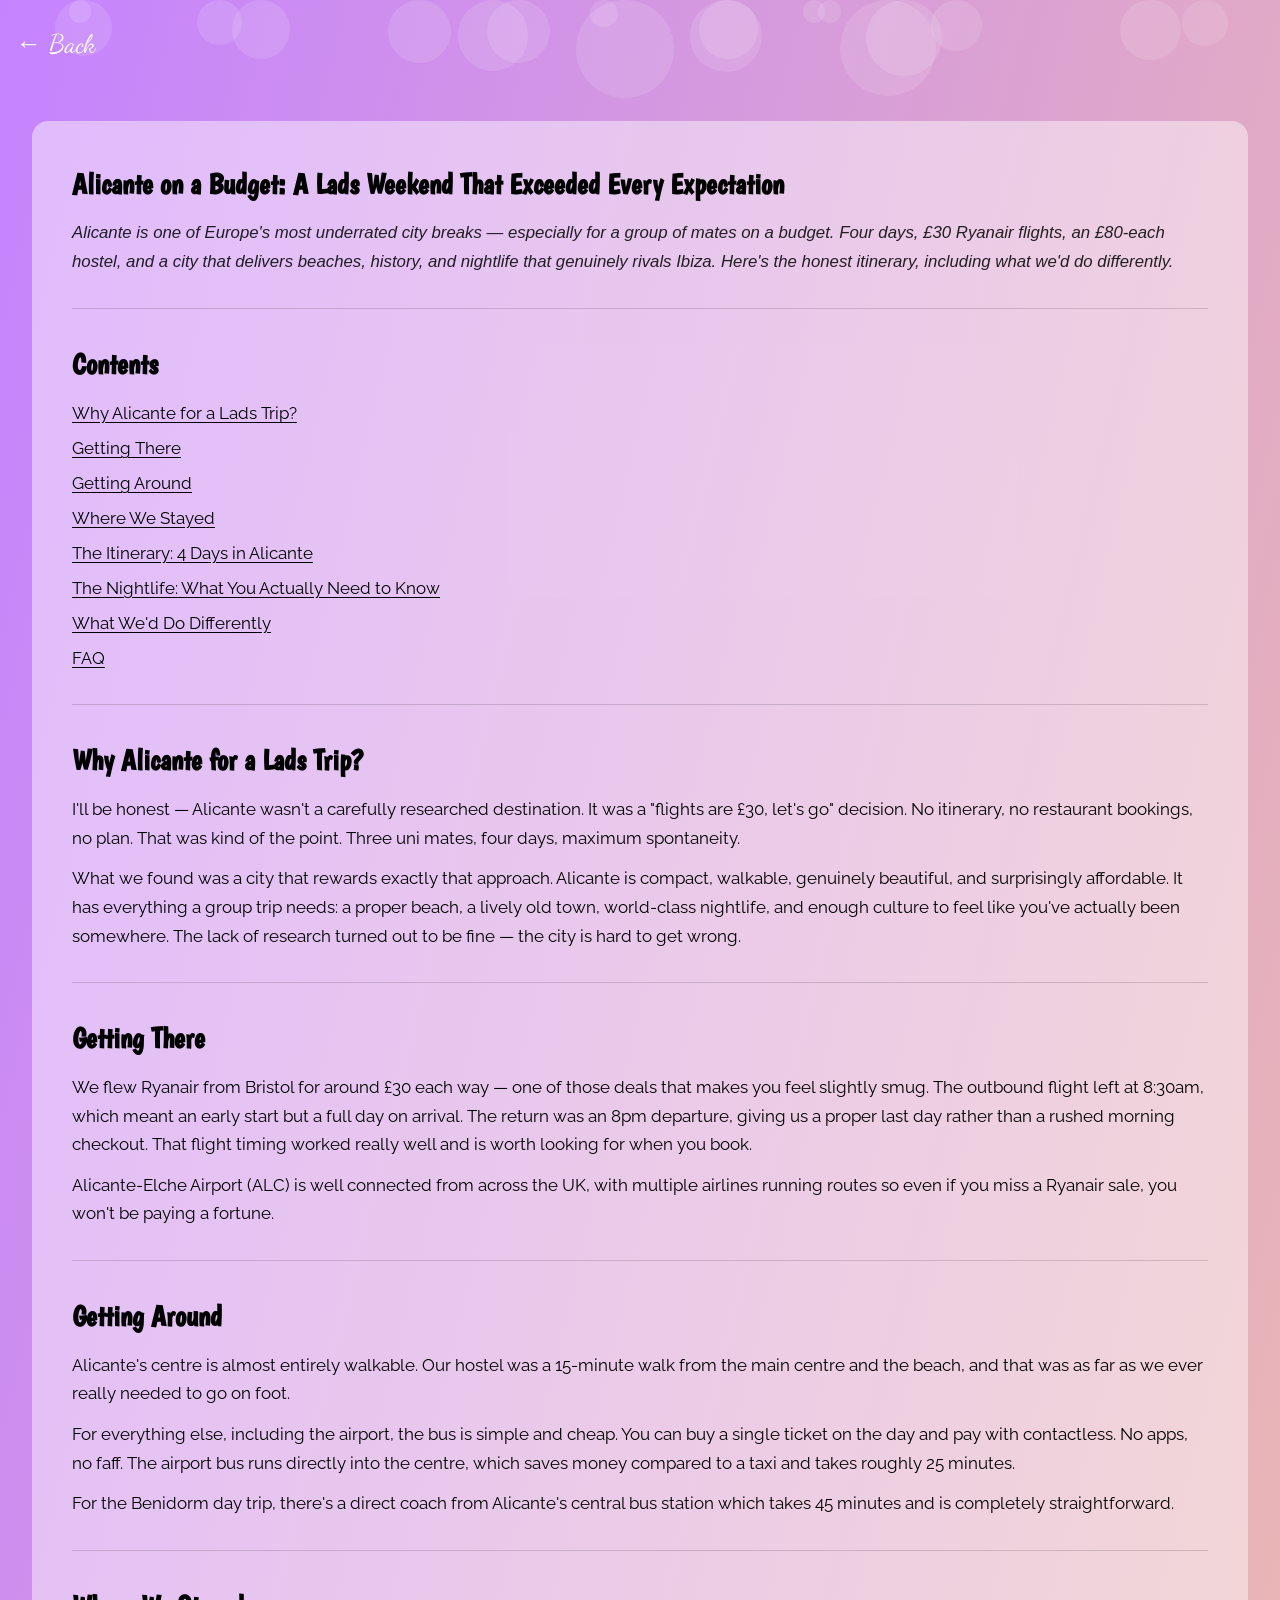
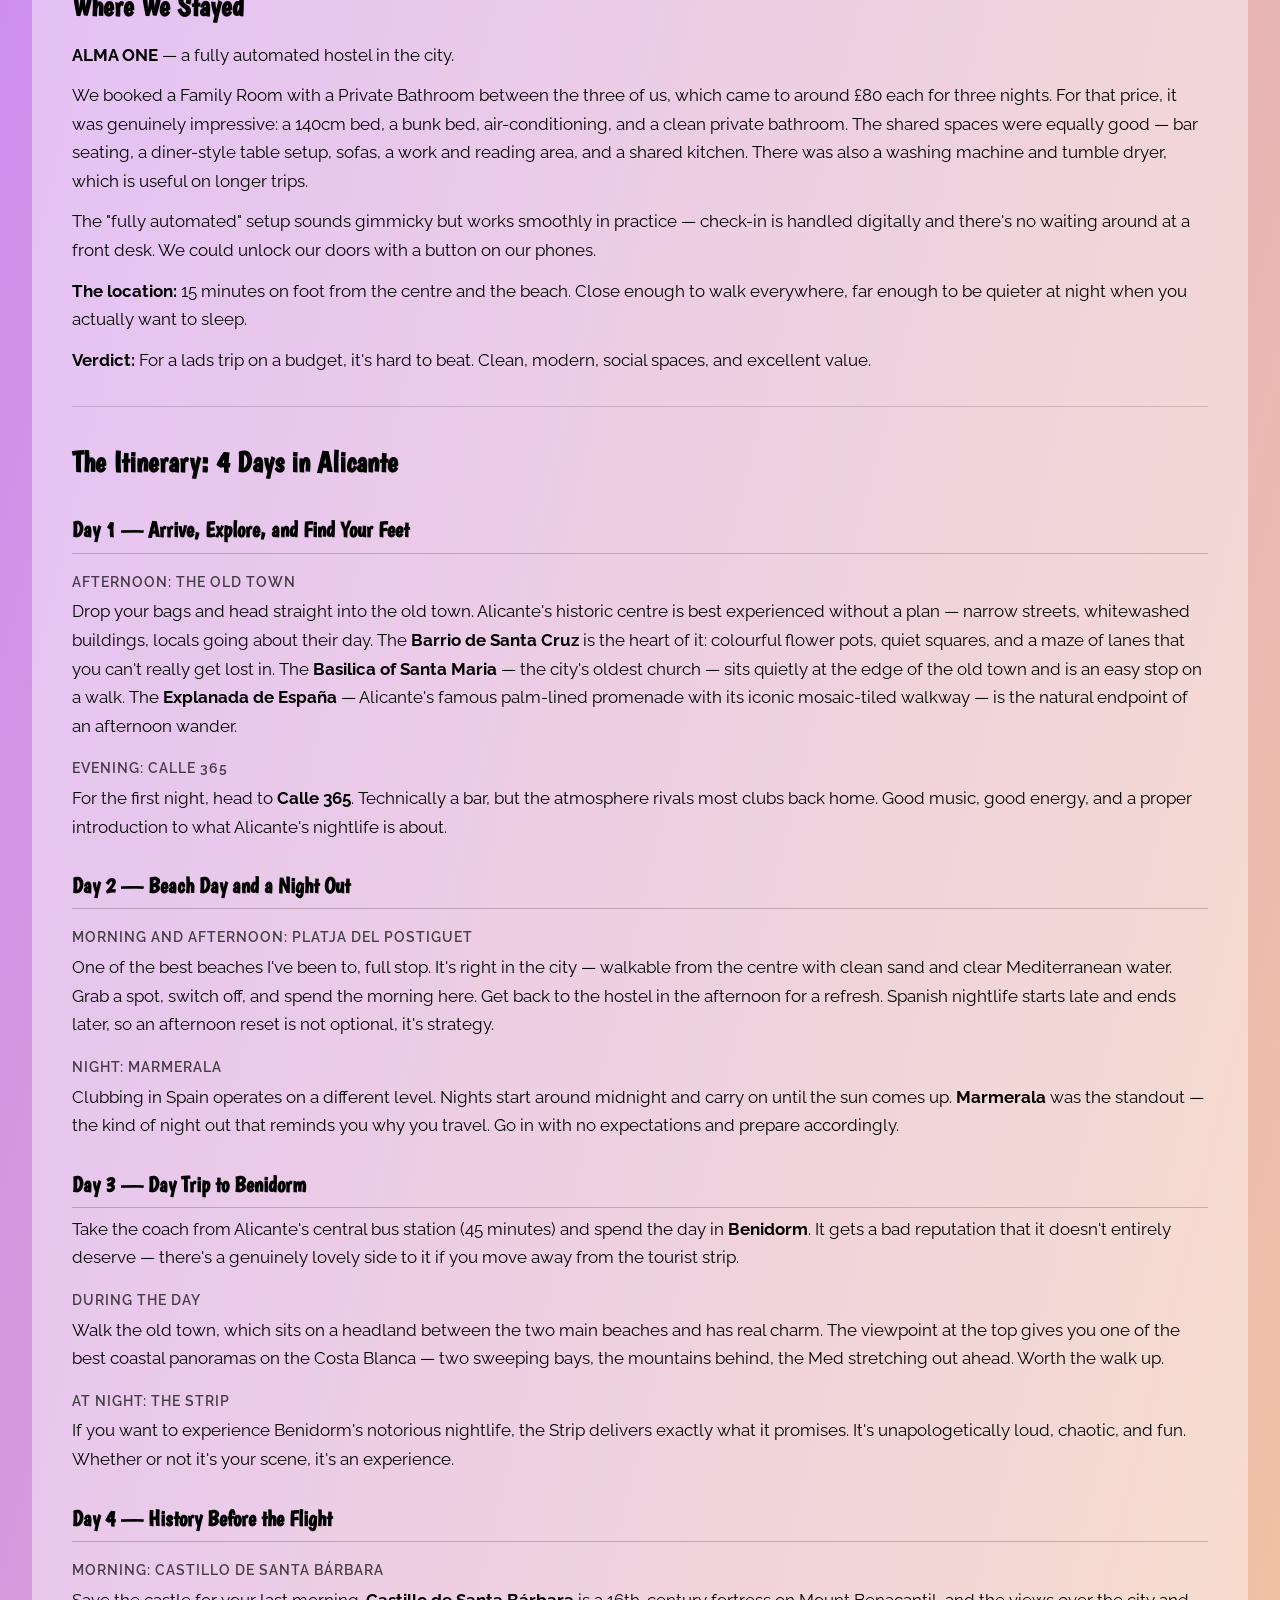
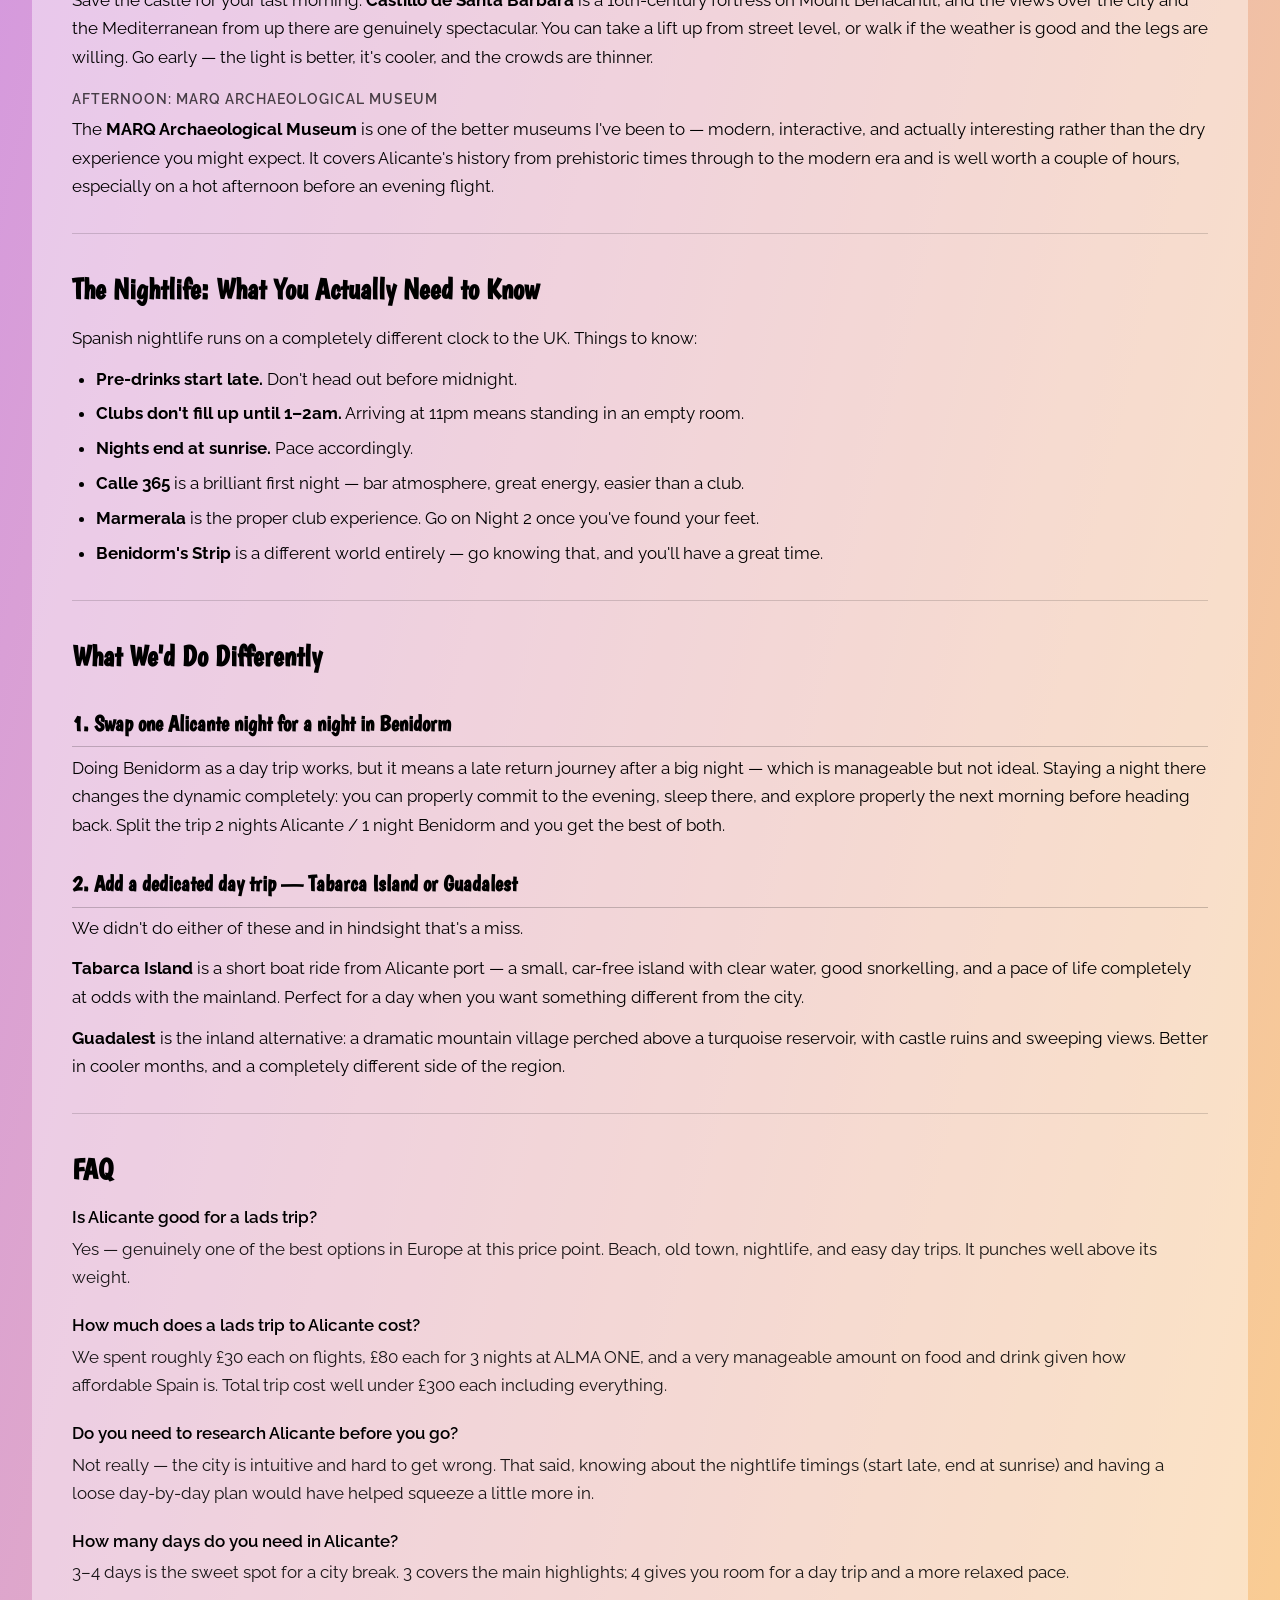
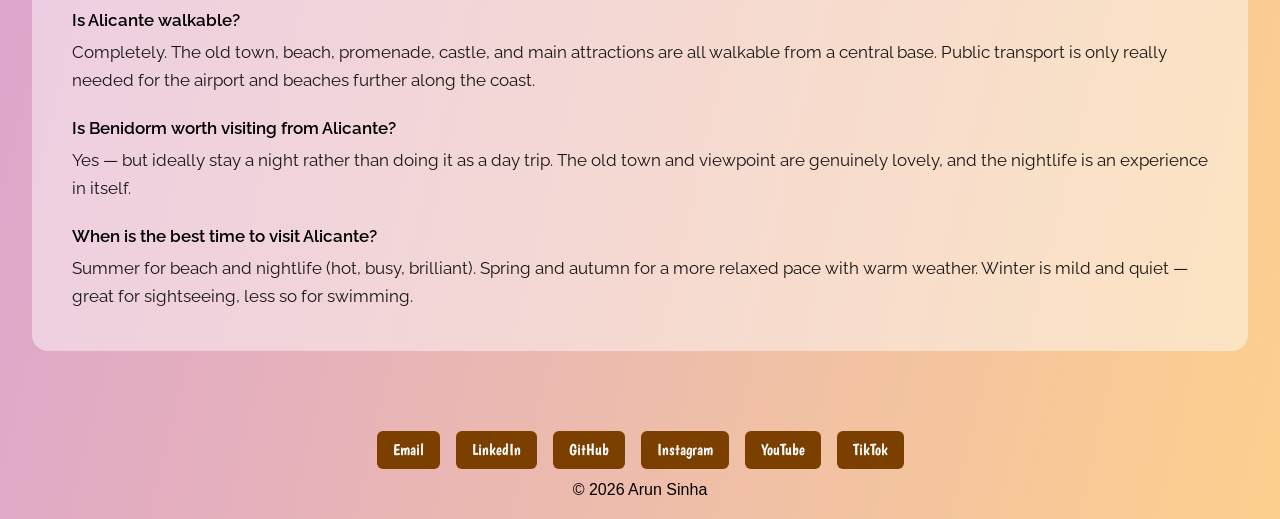
==== commit 11f680fb: "Added kathmandu blog" ====
--- a/alicante.html
+++ b/alicante.html
@@ -18,14 +18,6 @@
     </header>
 
     <main>
-        <div class="trip-hero">
-            <img src="" alt="Alicante hero photo" class="trip-hero-img">
-            <div class="trip-hero-text">
-                <h1>Alicante</h1>
-                <p class="trip-date">April 2026</p>
-            </div>
-        </div>
-
         <div>
 
             <div class="trip-article">
--- a/styles.css
+++ b/styles.css
@@ -297,11 +297,12 @@
 }
 
 /* Travel blog photo */
-#tab-travel-blog {
-    position: relative;
-}
-
-#tab-travel-blog > img {
+.travel-blog-hero {
+    display: grid;
+}
+
+.travel-blog-hero > img {
+    grid-area: 1 / 1;
     display: block;
     width: calc(100% + 2rem);
     margin-left: -2rem;
@@ -310,11 +311,11 @@
 }
 
 .home-overlay-text {
-    position: absolute;
-    top: 0;
-    left: 0;
+    grid-area: 1 / 1;
+    align-self: start;
     width: 40%;
     padding: 1rem;
+    z-index: 1;
 }
 
 .home-overlay-text h2 {
@@ -325,7 +326,7 @@
 
 .home-overlay-text p {
     margin-bottom: 1rem;
-    font-size: 24px
+    font-size: 24px;
 }
 
 /* Timeline */
@@ -590,7 +591,7 @@
     flex-direction: column;
     gap: 1rem;
     width: 840px;
-    background: #d0eaf8;
+    background: rgba(208, 234, 248, 0.75);
     padding: 1.5rem;
     border-radius: 16px;
 }
@@ -676,7 +677,7 @@
 /* Contact links */
 .contact-links {
     list-style: none;
-    background: #d0eaf8;
+    background: rgba(208, 234, 248, 0.75);
     padding: 1.5rem;
     border-radius: 16px;
     width: 840px;
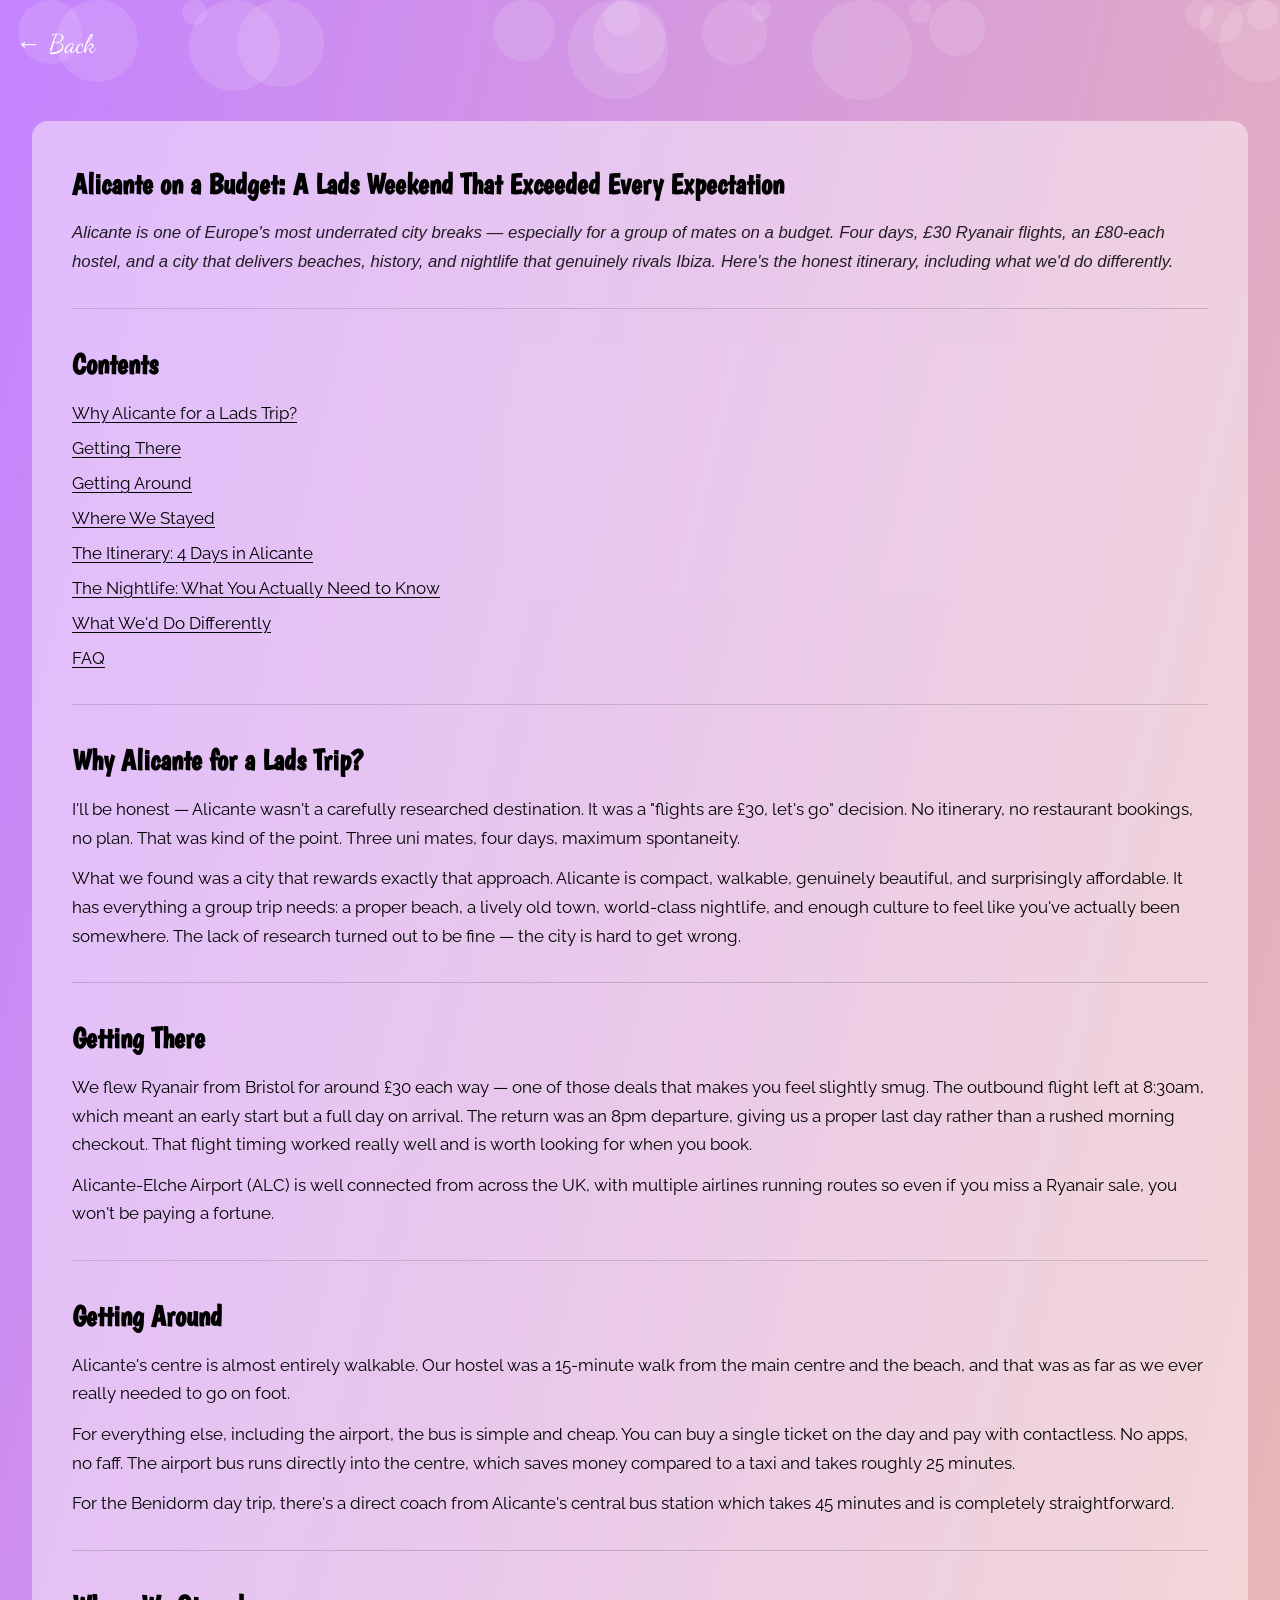
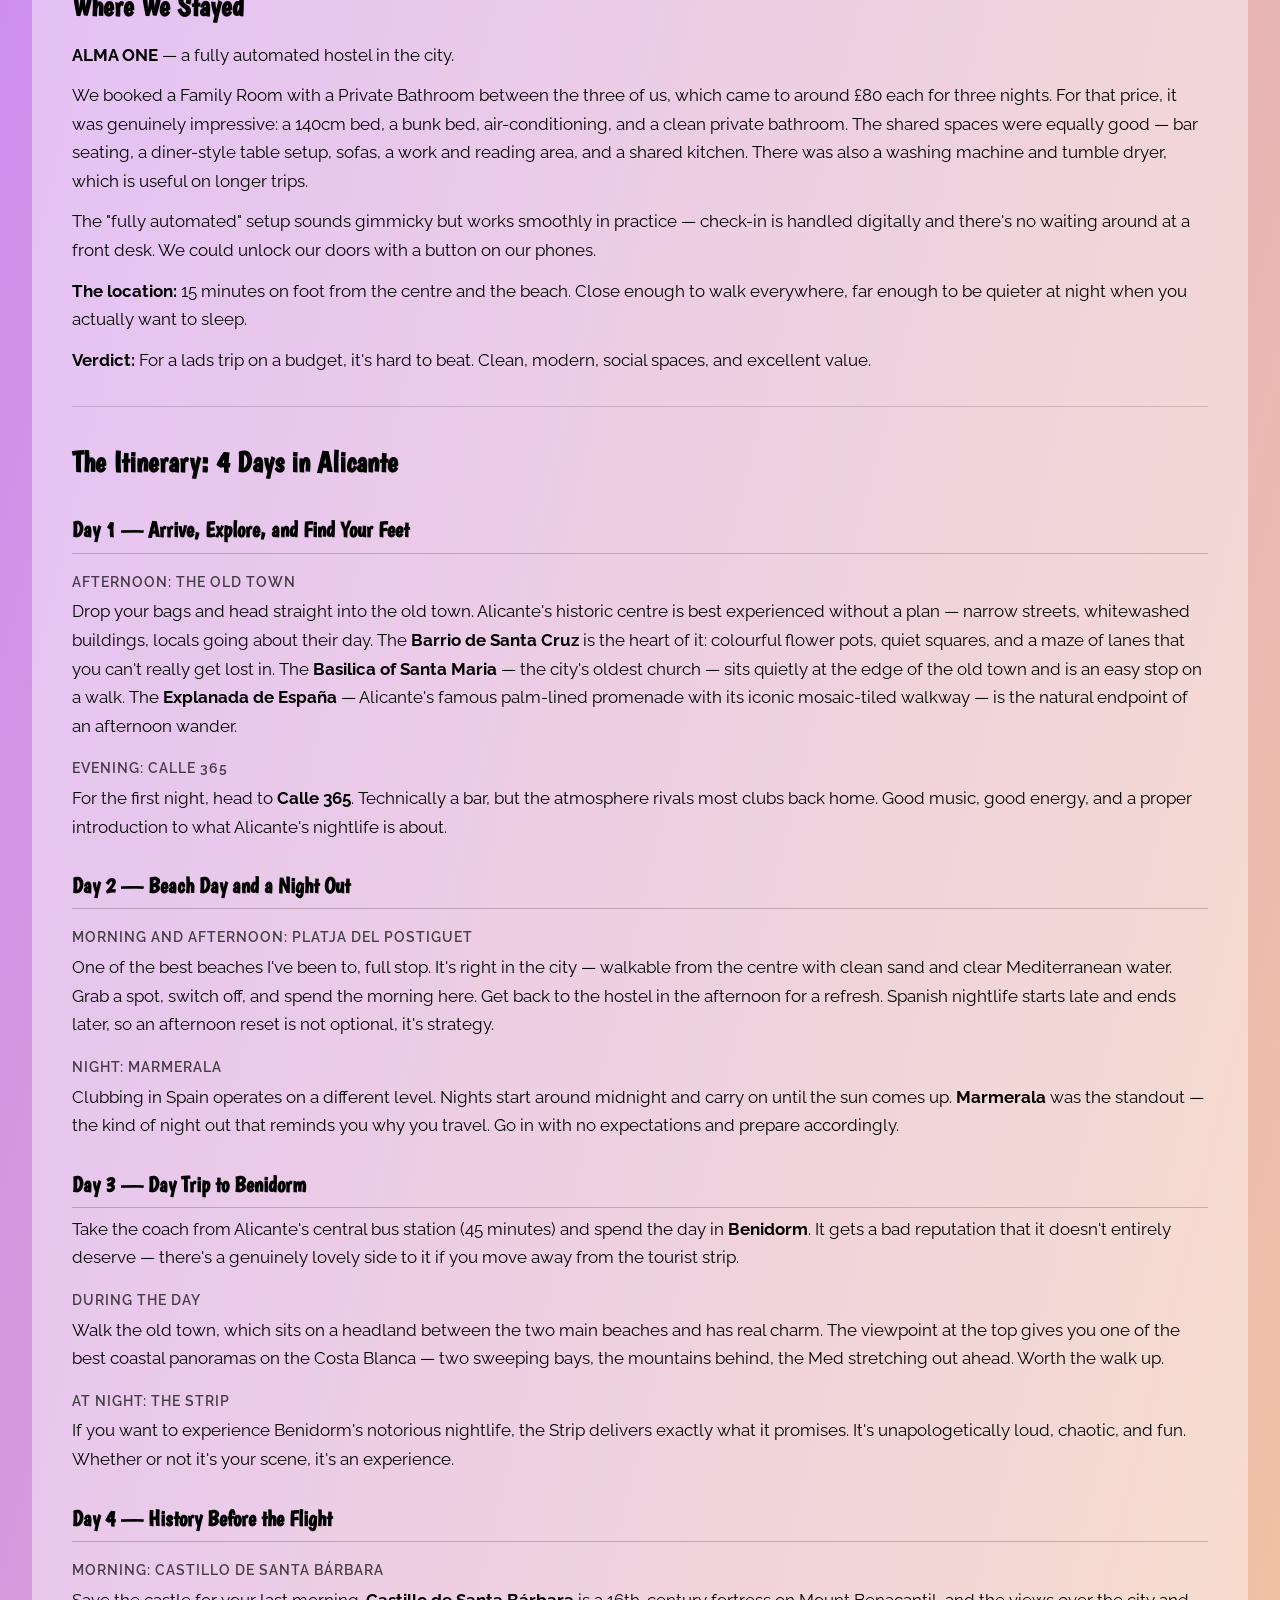
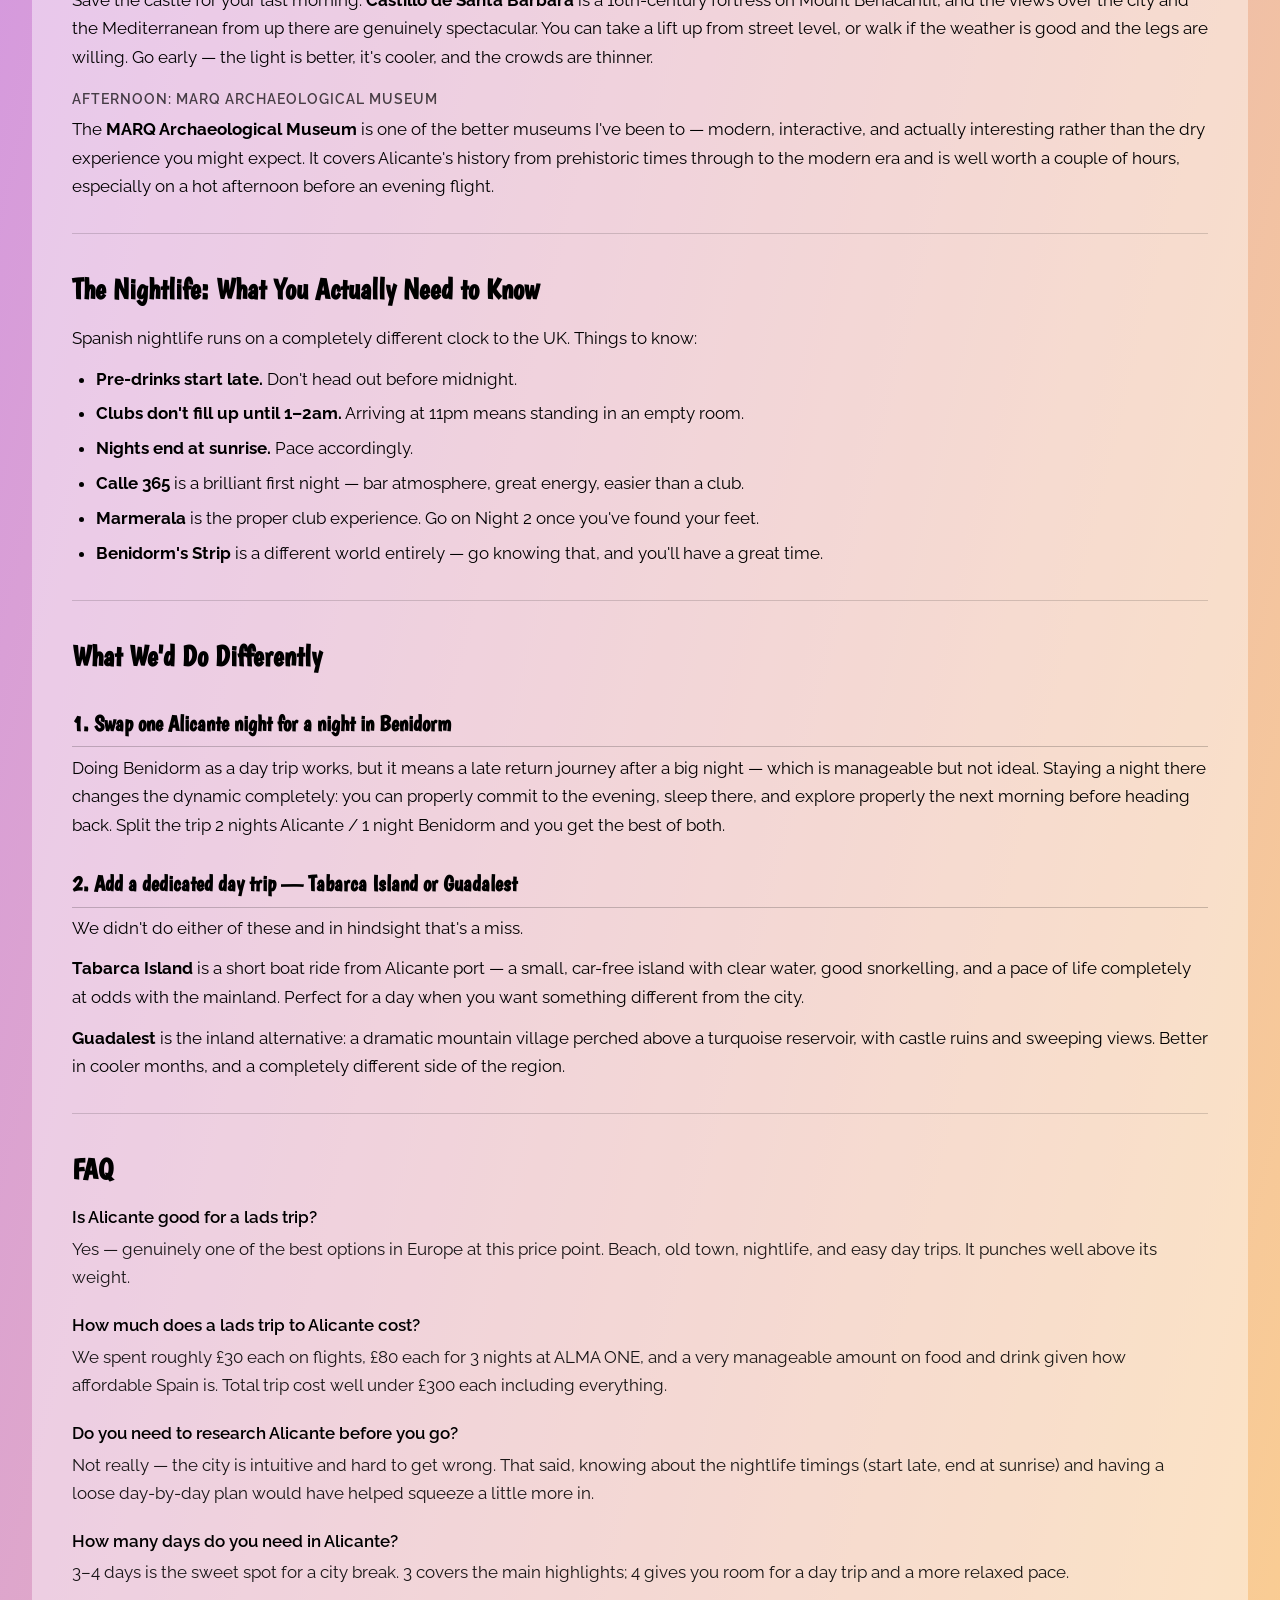
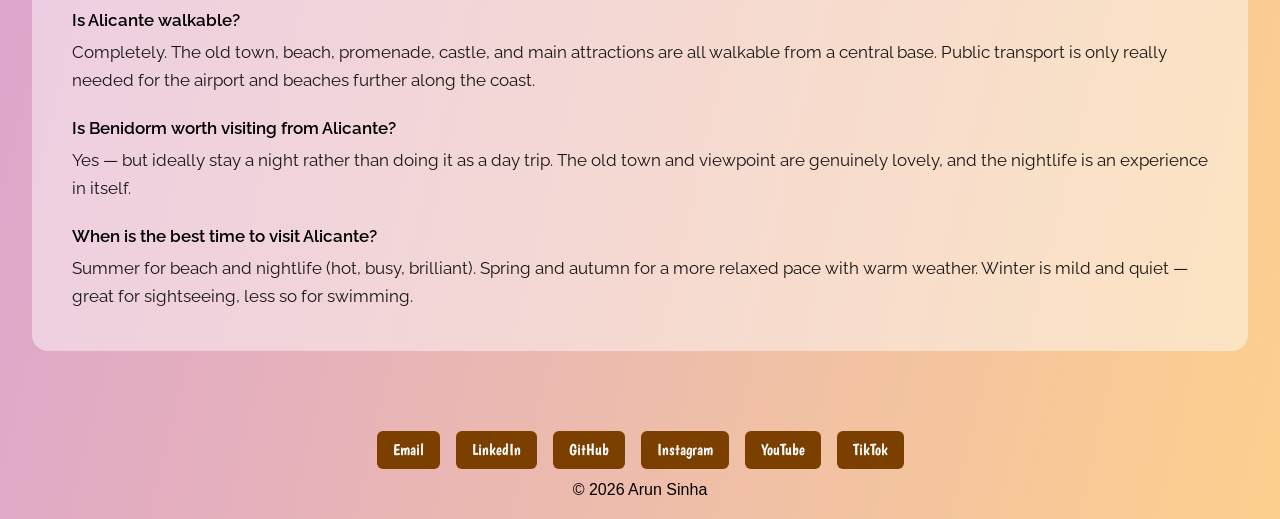
==== commit c0da5f18: "added finland card" ====
--- a/alicante.html
+++ b/alicante.html
@@ -4,6 +4,7 @@
     <meta charset="UTF-8">
     <meta name="viewport" content="width=device-width, initial-scale=1.0">
     <title>Alicante</title>
+    <link rel="icon" type="image/png" href="favicon.png">
     <link rel="stylesheet" href="styles.css">
     <link href="https://fonts.googleapis.com/css2?family=Boogaloo&family=Raleway:wght@400;600&family=Dancing+Script:wght@600&display=swap" rel="stylesheet">
     <link rel="stylesheet" href="trip.css">
--- a/styles.css
+++ b/styles.css
@@ -796,24 +796,75 @@
 /* Mobile */
 @media (max-width: 600px) {
     main { padding: 1rem; }
-    nav a { font-size: 12px; padding: 0.3rem 0; }
-    nav a.active { font-size: 15px; }
+
+    /* Hamburger always visible on mobile; hide regular nav */
+    #hamburger-menu {
+        transform: translateX(0);
+        pointer-events: all;
+    }
+    nav ul { display: none; }
+    header { padding: 0.25rem 0; }
+
+    /* Home text */
+    .home-text p { font-size: 17px; }
+
+    /* Travel blog hero: stack image above text */
+    .travel-blog-hero { display: block; }
+    .travel-blog-hero > img {
+        width: calc(100% + 2rem);
+        margin-left: -1rem;
+        -webkit-mask-image: none;
+        mask-image: none;
+    }
     .home-overlay-text {
-        width: 60%;
-        padding: 0.5rem;
-    }
-    .home-overlay-text h2 { font-size: 20px; }
+        width: 100%;
+        padding: 1rem 0;
+    }
+    .home-overlay-text h2 { font-size: 22px; }
     .home-overlay-text p {
-        font-size: 11px;
-        margin-bottom: 0.5rem;
-    }
-    .timeline { padding: 1rem; }
-    .timeline-entry { grid-template-columns: 1fr 28px 1fr; }
+        font-size: 15px;
+        margin-bottom: 0.6rem;
+    }
+
+    /* Timeline: single column */
+    .timeline {
+        padding: 1rem 0.5rem;
+        margin-top: 2rem;
+    }
+    .timeline-line { display: none; }
+    .timeline-entry {
+        display: flex;
+        flex-direction: column;
+        align-items: center;
+        gap: 0.5rem;
+        margin: 2rem 0;
+    }
+    /* Reorder left entries so date appears above card */
+    .timeline-entry.left .timeline-date { order: 1; text-align: center; }
+    .timeline-entry.left .timeline-node { order: 2; }
+    .timeline-entry.left .timeline-card { order: 3; }
+    .timeline-entry.right .timeline-date { text-align: center; }
+
+    .timeline-card { width: 100%; }
+    /* No horizontal translate on mobile — cards just fade in */
+    .timeline-entry.left .timeline-card,
+    .timeline-entry.right .timeline-card { translate: 0 0; }
+    .timeline-entry.left .timeline-card::after,
+    .timeline-entry.right .timeline-card::after { display: none; }
+
     .timeline-date {
-        font-size: 0.85rem;
+        font-size: 1.1rem;
         padding: 0.3rem;
     }
+
+    /* Projects */
+    .project-card { width: 95%; }
+    .projects-links .contact-links { width: 100%; max-width: 100%; }
+
+    /* CV */
     .cv-preview { width: 90%; }
+
+    /* Footer */
     .footer-links {
         flex-wrap: wrap;
         gap: 0.5rem;
--- a/trip.css
+++ b/trip.css
@@ -291,3 +291,22 @@
     object-fit: cover;
     border-radius: 10px;
 }
+
+.trip-links {
+    display: flex;
+    flex-wrap: wrap;
+    gap: 0.4rem 1.5rem;
+    margin-top: 0.75rem;
+}
+
+@media (max-width: 600px) {
+    .trip-article {
+        padding: 1.25rem;
+    }
+    .trip-article h2 {
+        font-size: 1.4rem;
+    }
+    .gallery-grid {
+        grid-template-columns: 1fr;
+    }
+}
